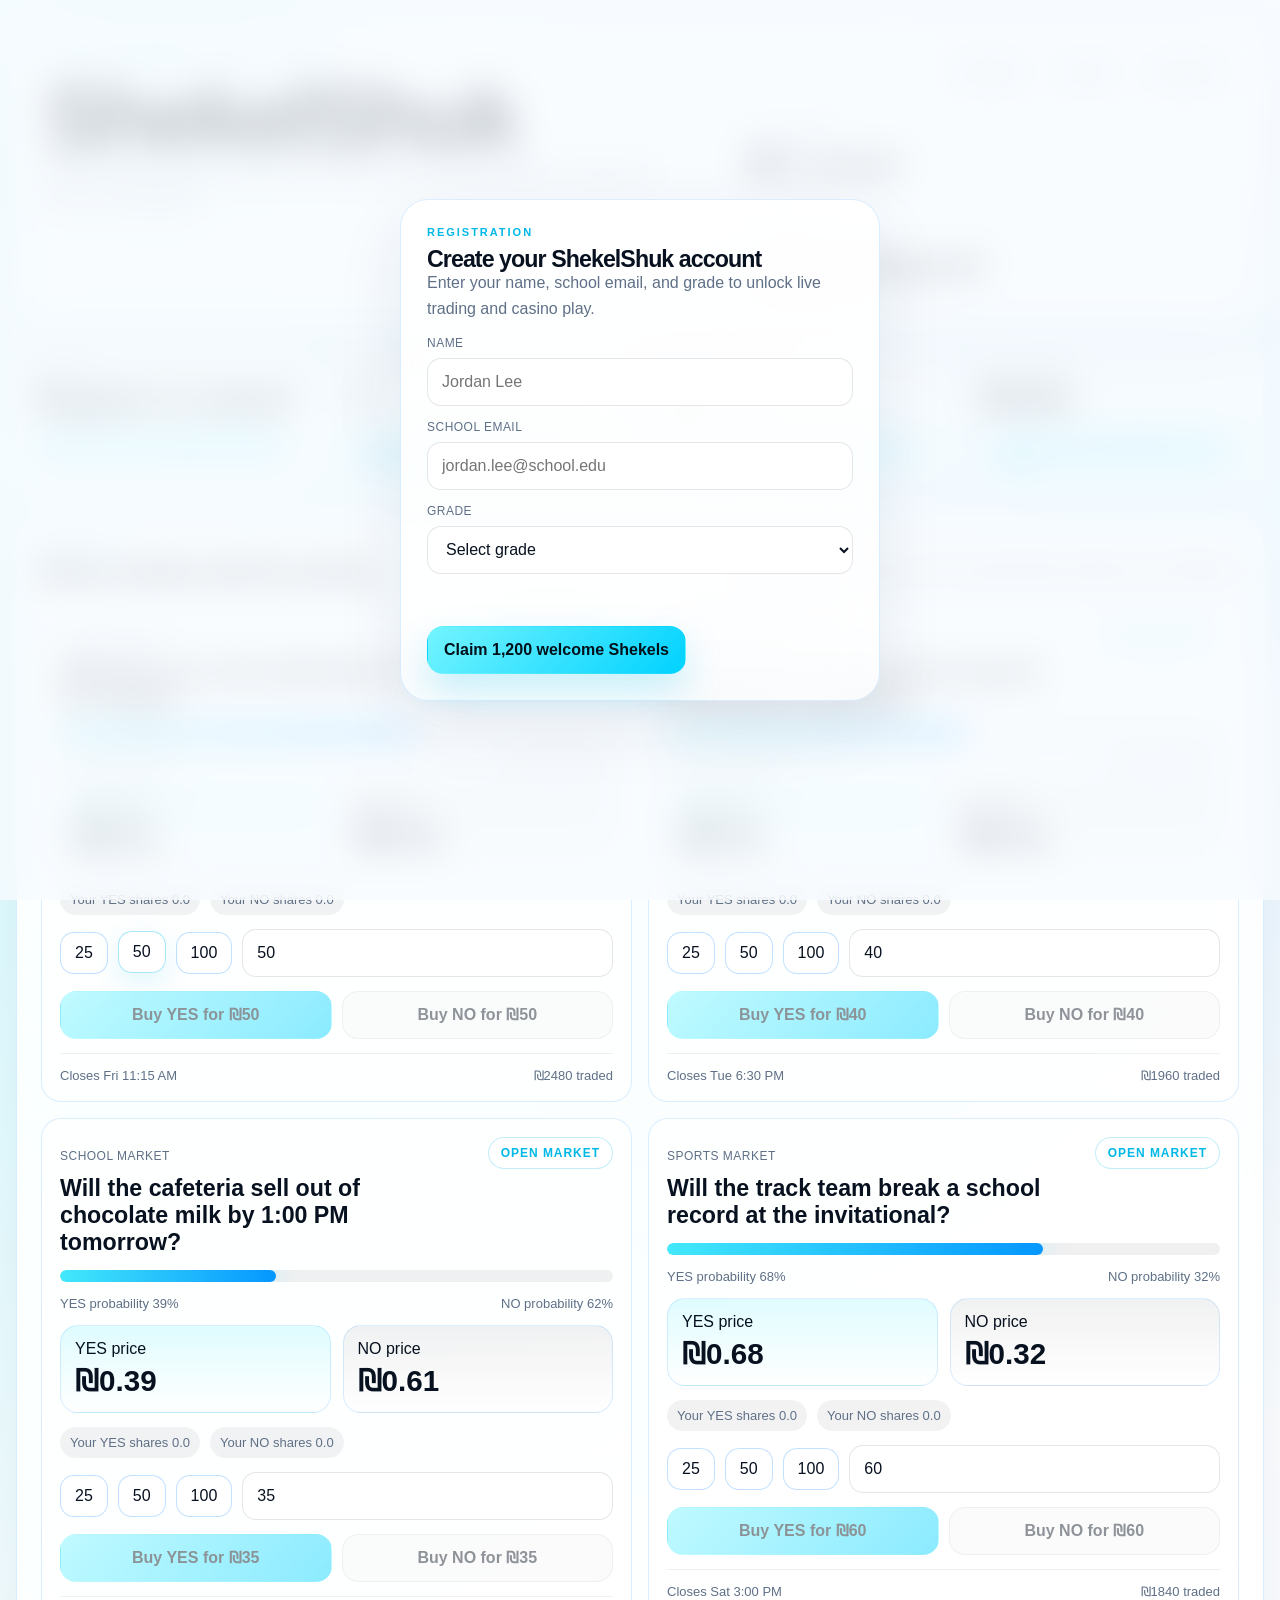
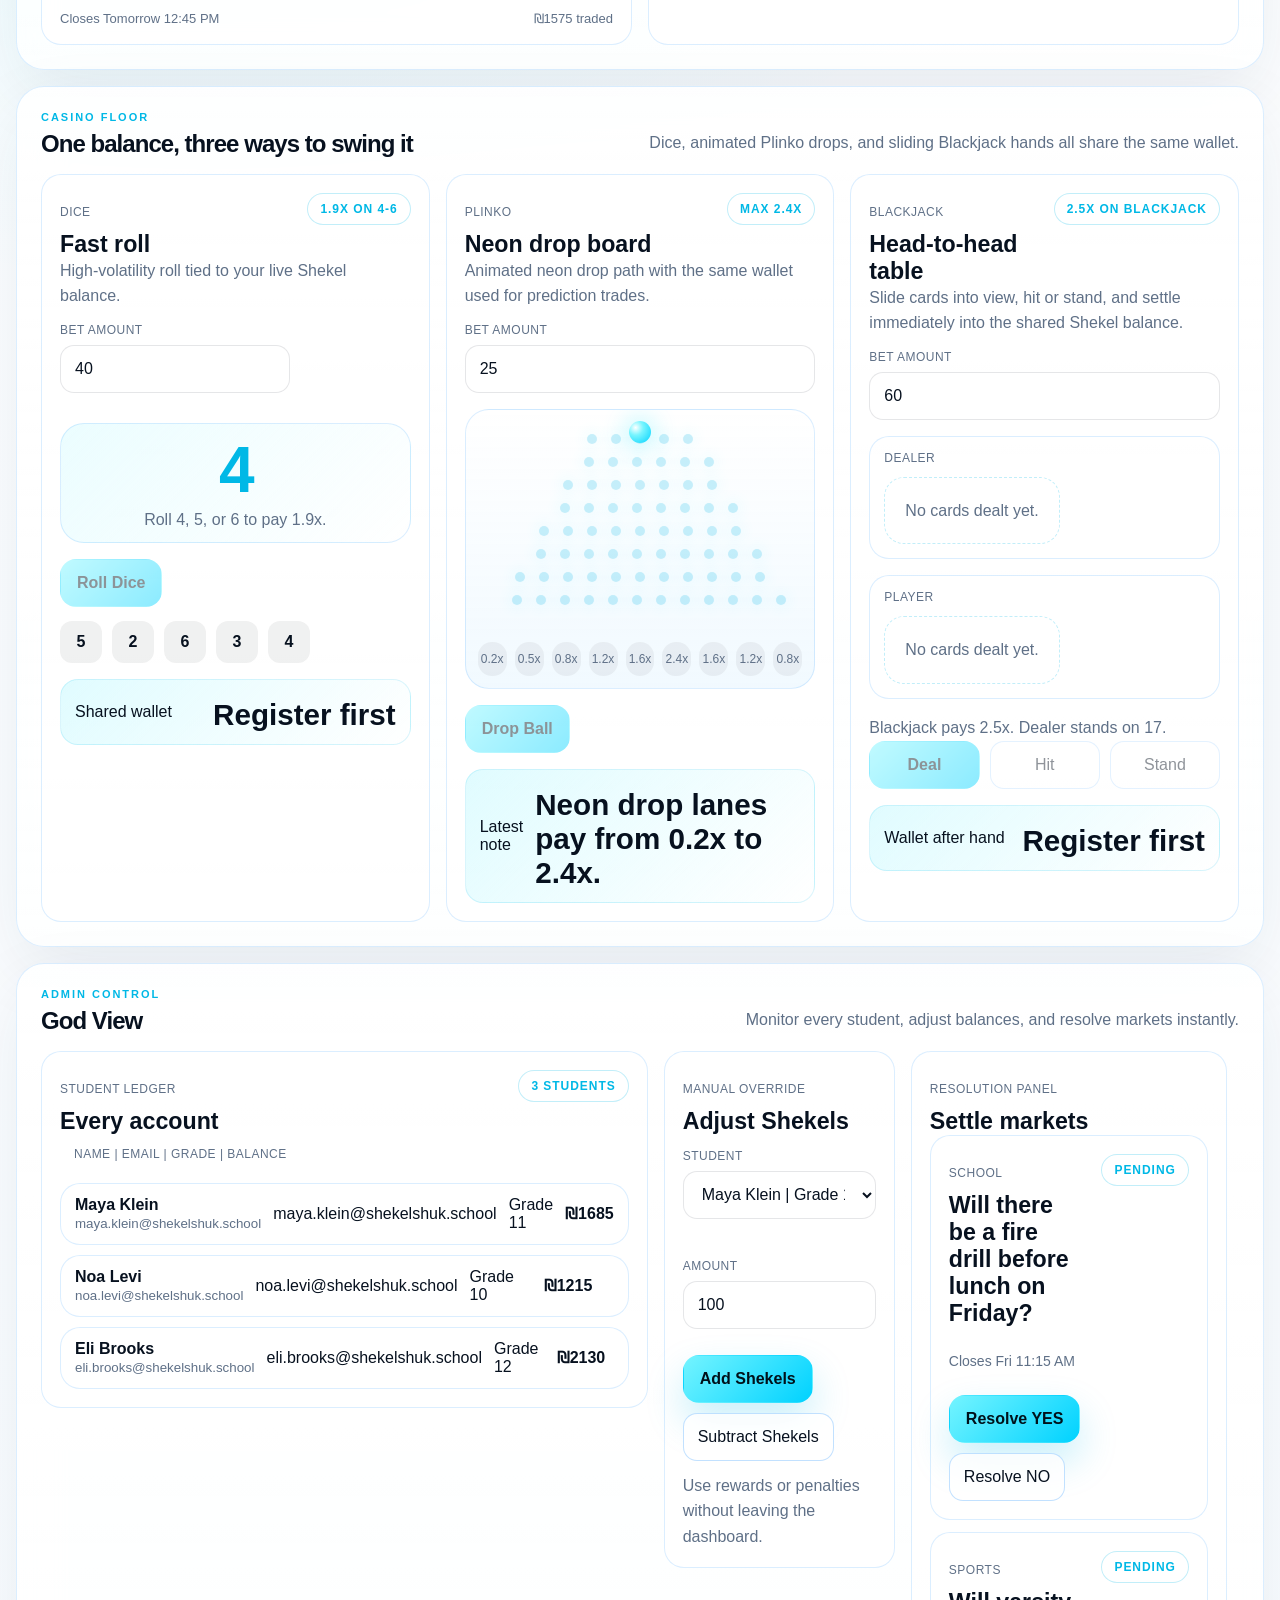
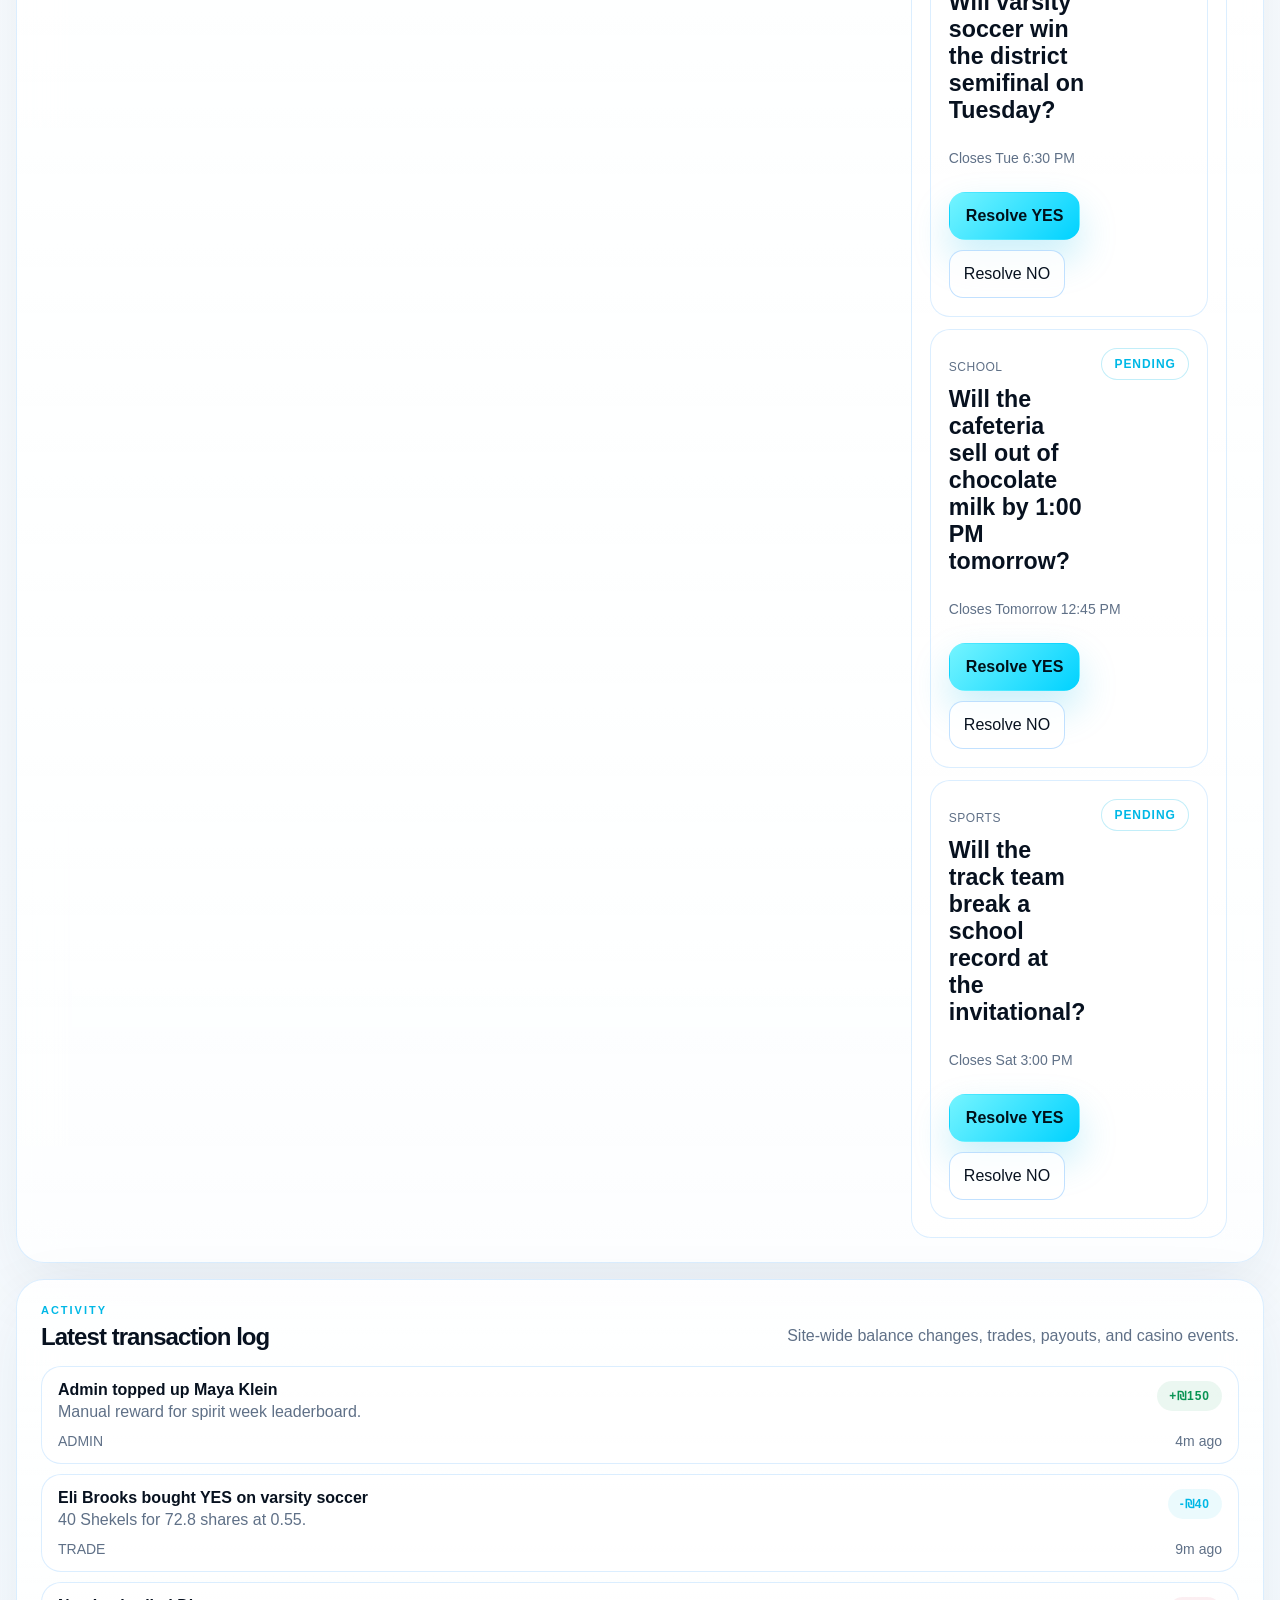
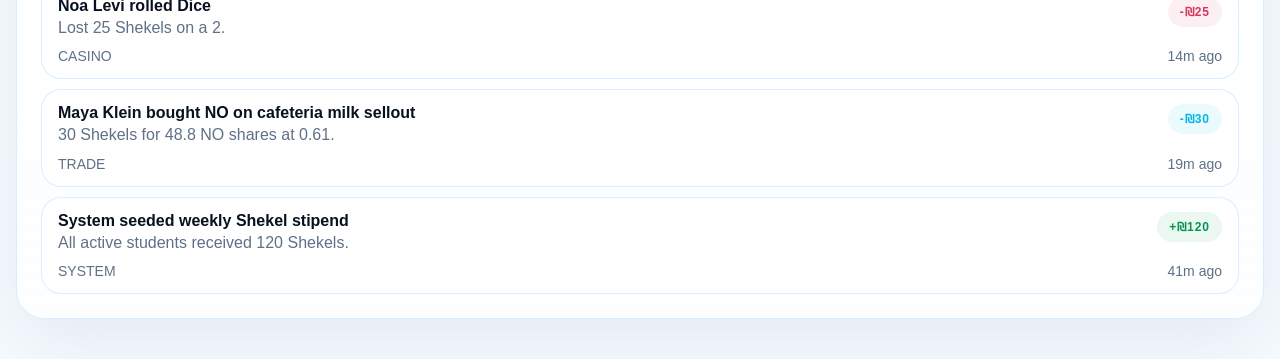
==== index.html @ a07feda1 "Add files via upload" ====
<!doctype html>
<html lang="en">
  <head>
    <meta charset="utf-8" />
    <meta name="viewport" content="width=device-width, initial-scale=1" />
    <title>ShekelShuk</title>
    <link rel="stylesheet" href="styles.css" />
  </head>
  <body>
    <div class="ambient ambient-a"></div>
    <div class="ambient ambient-b"></div>

    <div id="app" class="app-shell">
      <header class="hero glass-card">
        <div class="hero-copy">
          <p class="eyebrow">Prediction Market x Social Casino</p>
          <h1>ShekelShuk</h1>
          <p class="hero-text">
            Trade school and sports outcomes, then swing the same Shekel balance through Dice, Plinko,
            and Blackjack.
          </p>
        </div>

        <div class="hero-actions">
          <nav class="nav-pills" aria-label="Primary">
            <a href="#shukSection">The Shuk</a>
            <a href="#casinoSection">Casino</a>
            <a href="#adminSection">God View</a>
          </nav>

          <div class="hero-stats">
            <div class="stat-chip">
              <span>Live Balance</span>
              <strong id="headerBalance">--</strong>
            </div>
            <div class="stat-chip">
              <span>Logged In</span>
              <strong id="headerUser">Signup Required</strong>
            </div>
          </div>
        </div>
      </header>

      <section id="metricStrip" class="metric-strip"></section>

      <main class="dashboard">
        <section id="shukSection" class="panel glass-card">
          <div class="section-heading">
            <div>
              <p class="section-kicker">The Shuk</p>
              <h2>Binary markets with live pricing</h2>
            </div>
            <p class="section-note">Buy YES or NO shares. Every winning share resolves at 1.00 Shekel.</p>
          </div>
          <div id="marketGrid" class="market-grid"></div>
        </section>

        <section id="casinoSection" class="panel glass-card">
          <div class="section-heading">
            <div>
              <p class="section-kicker">Casino Floor</p>
              <h2>One balance, three ways to swing it</h2>
            </div>
            <p class="section-note">Dice, animated Plinko drops, and sliding Blackjack hands all share the same wallet.</p>
          </div>
          <div id="casinoGrid" class="casino-grid"></div>
        </section>

        <section id="adminSection" class="panel glass-card">
          <div class="section-heading">
            <div>
              <p class="section-kicker">Admin Control</p>
              <h2>God View</h2>
            </div>
            <p class="section-note">Monitor every student, adjust balances, and resolve markets instantly.</p>
          </div>
          <div id="adminGrid" class="admin-grid"></div>
        </section>

        <section class="panel glass-card">
          <div class="section-heading">
            <div>
              <p class="section-kicker">Activity</p>
              <h2>Latest transaction log</h2>
            </div>
            <p class="section-note">Site-wide balance changes, trades, payouts, and casino events.</p>
          </div>
          <div id="transactionLog" class="transaction-log"></div>
        </section>
      </main>
    </div>

    <div id="signupModal" class="signup-modal" aria-hidden="true">
      <div class="signup-backdrop"></div>
      <form id="signupForm" class="signup-card glass-card">
        <p class="section-kicker">Registration</p>
        <h2>Create your ShekelShuk account</h2>
        <p class="signup-copy">Enter your name, school email, and grade to unlock live trading and casino play.</p>

        <label class="field">
          <span>Name</span>
          <input id="signupName" name="name" type="text" placeholder="Jordan Lee" autocomplete="name" required />
        </label>

        <label class="field">
          <span>School Email</span>
          <input
            id="signupEmail"
            name="email"
            type="email"
            placeholder="jordan.lee@school.edu"
            autocomplete="email"
            required
          />
        </label>

        <label class="field">
          <span>Grade</span>
          <select id="signupGrade" name="grade" required>
            <option value="">Select grade</option>
            <option value="9">9</option>
            <option value="10">10</option>
            <option value="11">11</option>
            <option value="12">12</option>
          </select>
        </label>

        <p id="signupMessage" class="form-message" role="status"></p>

        <button type="submit" class="primary-button">Claim 1,200 welcome Shekels</button>
      </form>
    </div>

    <script type="module" src="app.js"></script>
  </body>
</html>
---- styles.css ----
:root {
  --bg: #ffffff;
  --panel: rgba(255, 255, 255, 0.74);
  --panel-strong: rgba(255, 255, 255, 0.9);
  --line: rgba(0, 132, 255, 0.14);
  --line-strong: rgba(0, 132, 255, 0.24);
  --text: #07111f;
  --muted: #5f7087;
  --accent: #00e5ff;
  --accent-strong: #00b8e6;
  --accent-soft: rgba(0, 229, 255, 0.16);
  --good: #099454;
  --bad: #d5375f;
  --warn: #f59f00;
  --shadow: 0 24px 70px rgba(4, 40, 77, 0.08);
  --radius-lg: 28px;
  --radius-md: 20px;
  --radius-sm: 14px;
}

* {
  box-sizing: border-box;
}

html {
  scroll-behavior: smooth;
}

body {
  margin: 0;
  min-height: 100vh;
  color: var(--text);
  font-family: "Avenir Next", "Segoe UI", sans-serif;
  background:
    radial-gradient(circle at 16% 16%, rgba(0, 229, 255, 0.14), transparent 24%),
    radial-gradient(circle at 82% 12%, rgba(0, 149, 255, 0.1), transparent 18%),
    linear-gradient(180deg, #ffffff 0%, #f6fbff 100%);
}

a {
  color: inherit;
  text-decoration: none;
}

button,
input,
select {
  font: inherit;
}

button {
  cursor: pointer;
}

.ambient {
  position: fixed;
  inset: auto;
  width: 34rem;
  height: 34rem;
  border-radius: 50%;
  background: radial-gradient(circle, rgba(0, 229, 255, 0.11) 0%, rgba(0, 229, 255, 0) 68%);
  filter: blur(10px);
  pointer-events: none;
  z-index: 0;
}

.ambient-a {
  top: -10rem;
  left: -6rem;
}

.ambient-b {
  right: -10rem;
  bottom: 10rem;
}

.app-shell {
  position: relative;
  z-index: 1;
  width: min(1440px, calc(100% - 32px));
  margin: 0 auto;
  padding: 24px 0 40px;
}

.glass-card {
  background: linear-gradient(180deg, var(--panel-strong), var(--panel));
  border: 1px solid var(--line);
  border-radius: var(--radius-lg);
  box-shadow: var(--shadow);
  backdrop-filter: blur(22px);
}

.hero {
  display: grid;
  grid-template-columns: 1.3fr 1fr;
  gap: 24px;
  padding: 28px;
  align-items: start;
}

.eyebrow,
.section-kicker {
  margin: 0 0 10px;
  text-transform: uppercase;
  letter-spacing: 0.18em;
  font-size: 11px;
  font-weight: 700;
  color: var(--accent-strong);
}

.hero h1,
.section-heading h2,
.signup-card h2 {
  margin: 0;
  letter-spacing: -0.04em;
  line-height: 0.95;
}

.hero h1 {
  font-size: clamp(3.2rem, 8vw, 5.6rem);
}

.hero-text,
.section-note,
.signup-copy,
.market-meta,
.help-text,
.empty-copy {
  margin: 0;
  color: var(--muted);
  line-height: 1.6;
}

.hero-actions {
  display: grid;
  gap: 18px;
  justify-items: end;
}

.nav-pills {
  display: flex;
  flex-wrap: wrap;
  gap: 10px;
  justify-content: flex-end;
}

.nav-pills a,
.mini-pill {
  border: 1px solid var(--line-strong);
  border-radius: 999px;
  padding: 10px 14px;
  background: rgba(255, 255, 255, 0.68);
  color: var(--muted);
  transition:
    transform 180ms ease,
    border-color 180ms ease,
    color 180ms ease;
}

.nav-pills a:hover,
.mini-pill:hover {
  color: var(--text);
  border-color: rgba(0, 184, 230, 0.36);
  transform: translateY(-1px);
}

.hero-stats {
  display: grid;
  width: 100%;
  gap: 12px;
}

.stat-chip,
.metric-card,
.market-card,
.casino-card,
.admin-card,
.resolution-card,
.log-row,
.student-row {
  border: 1px solid var(--line);
  background: rgba(255, 255, 255, 0.7);
  border-radius: var(--radius-md);
}

.stat-chip {
  padding: 16px 18px;
}

.stat-chip span,
.metric-card span,
.market-topline,
.label,
.field span,
.small-label,
.table-head,
.card-lane span {
  display: block;
  color: var(--muted);
  font-size: 12px;
  letter-spacing: 0.04em;
  text-transform: uppercase;
}

.stat-chip strong,
.metric-card strong,
.market-prices strong,
.bank-pill strong,
.bank-pill span:last-child {
  display: block;
  font-size: clamp(1.2rem, 3vw, 1.85rem);
  margin-top: 6px;
}

.metric-strip {
  display: grid;
  grid-template-columns: repeat(4, minmax(0, 1fr));
  gap: 14px;
  margin: 16px 0;
}

.metric-card {
  padding: 18px;
  min-height: 120px;
}

.metric-card em {
  display: inline-flex;
  margin-top: 12px;
  padding: 7px 10px;
  border-radius: 999px;
  font-style: normal;
  color: var(--accent-strong);
  background: var(--accent-soft);
}

.dashboard {
  display: grid;
  gap: 16px;
}

.panel {
  padding: 24px;
}

.section-heading {
  display: flex;
  justify-content: space-between;
  align-items: end;
  gap: 16px;
  margin-bottom: 18px;
}

.market-grid {
  display: grid;
  grid-template-columns: repeat(2, minmax(0, 1fr));
  gap: 16px;
}

.market-card {
  padding: 18px;
  transition:
    transform 200ms ease,
    box-shadow 200ms ease,
    border-color 200ms ease;
}

.market-card:hover,
.casino-card:hover,
.admin-card:hover,
.resolution-card:hover {
  transform: translateY(-2px);
  border-color: rgba(0, 184, 230, 0.28);
  box-shadow: 0 18px 46px rgba(6, 78, 108, 0.08);
}

.market-head,
.card-head,
.admin-head,
.log-head,
.student-head {
  display: flex;
  justify-content: space-between;
  gap: 16px;
  align-items: start;
}

.market-card h3,
.casino-card h3,
.admin-card h3,
.signup-card h2 {
  font-size: 1.45rem;
}

.market-card h3,
.casino-card h3,
.admin-card h3,
.table-head,
.player-name {
  margin: 0;
}

.status-pill,
.tone-pill {
  border-radius: 999px;
  padding: 8px 12px;
  font-size: 12px;
  font-weight: 700;
  text-transform: uppercase;
  letter-spacing: 0.08em;
  white-space: nowrap;
}

.status-pill {
  background: rgba(255, 255, 255, 0.84);
  border: 1px solid var(--line);
  color: var(--muted);
}

.status-open {
  color: var(--accent-strong);
  border-color: rgba(0, 184, 230, 0.24);
}

.status-yes {
  color: var(--good);
  border-color: rgba(9, 148, 84, 0.18);
}

.status-no {
  color: var(--bad);
  border-color: rgba(213, 55, 95, 0.18);
}

.price-rail {
  position: relative;
  height: 12px;
  border-radius: 999px;
  background: rgba(0, 15, 30, 0.06);
  overflow: hidden;
  margin: 14px 0;
}

.price-fill {
  position: absolute;
  inset: 0 auto 0 0;
  border-radius: inherit;
  background: linear-gradient(90deg, rgba(0, 229, 255, 0.72), rgba(0, 149, 255, 0.98));
  box-shadow: 0 0 24px rgba(0, 229, 255, 0.36);
}

.price-caption {
  display: flex;
  justify-content: space-between;
  gap: 10px;
  color: var(--muted);
  font-size: 13px;
}

.market-prices {
  display: grid;
  grid-template-columns: repeat(2, minmax(0, 1fr));
  gap: 12px;
  margin: 14px 0;
}

.price-box,
.wallet-panel,
.info-block {
  padding: 14px;
  border-radius: 18px;
  border: 1px solid var(--line);
  background: rgba(255, 255, 255, 0.72);
}

.price-box.yes {
  background: linear-gradient(180deg, rgba(0, 229, 255, 0.12), rgba(255, 255, 255, 0.74));
}

.price-box.no {
  background: linear-gradient(180deg, rgba(7, 17, 31, 0.06), rgba(255, 255, 255, 0.74));
}

.position-row,
.bank-row,
.bet-row,
.action-row,
.admin-actions,
.resolution-actions,
.table-row {
  display: flex;
  gap: 10px;
  flex-wrap: wrap;
  align-items: center;
}

.position-row {
  margin: 12px 0;
}

.tag {
  padding: 8px 10px;
  border-radius: 999px;
  background: rgba(7, 17, 31, 0.05);
  color: var(--muted);
  font-size: 13px;
}

.budget-row {
  display: grid;
  grid-template-columns: repeat(3, auto) minmax(0, 1fr);
  gap: 10px;
  align-items: center;
  margin: 14px 0;
}

.budget-chip,
.secondary-button,
.ghost-button,
.trade-button,
.small-button {
  border: 1px solid var(--line-strong);
  border-radius: 14px;
  background: rgba(255, 255, 255, 0.82);
  color: var(--text);
  padding: 11px 14px;
  transition:
    transform 180ms ease,
    border-color 180ms ease,
    box-shadow 180ms ease;
}

.budget-chip.active,
.secondary-button:hover,
.ghost-button:hover,
.small-button:hover,
.trade-button:hover {
  border-color: rgba(0, 184, 230, 0.34);
  box-shadow: 0 10px 28px rgba(0, 184, 230, 0.12);
  transform: translateY(-1px);
}

.primary-button,
.trade-button.yes {
  border: 1px solid transparent;
  color: #00111a;
  background: linear-gradient(135deg, #74f4ff, #00d2ff);
  box-shadow: 0 18px 38px rgba(0, 184, 230, 0.22);
  border-radius: 16px;
  padding: 13px 16px;
  font-weight: 700;
}

.trade-button.no {
  border: 1px solid rgba(7, 17, 31, 0.1);
  background: rgba(7, 17, 31, 0.04);
  border-radius: 16px;
  padding: 13px 16px;
  font-weight: 700;
}

.trade-button,
.primary-button,
.secondary-button,
.ghost-button {
  min-height: 48px;
}

.trade-button[disabled],
.primary-button[disabled],
.secondary-button[disabled],
.ghost-button[disabled],
.small-button[disabled] {
  opacity: 0.45;
  cursor: not-allowed;
  transform: none;
  box-shadow: none;
}

input[type="number"],
input[type="text"],
input[type="email"],
select {
  width: 100%;
  min-height: 48px;
  border: 1px solid rgba(7, 17, 31, 0.1);
  border-radius: 14px;
  background: rgba(255, 255, 255, 0.88);
  padding: 0 14px;
  color: var(--text);
  outline: none;
  transition:
    border-color 180ms ease,
    box-shadow 180ms ease;
}

input:focus,
select:focus {
  border-color: rgba(0, 184, 230, 0.34);
  box-shadow: 0 0 0 4px rgba(0, 229, 255, 0.14);
}

.trade-actions {
  display: grid;
  grid-template-columns: repeat(2, minmax(0, 1fr));
  gap: 10px;
}

.market-footer {
  margin-top: 14px;
  padding-top: 14px;
  border-top: 1px solid rgba(7, 17, 31, 0.06);
  color: var(--muted);
  display: flex;
  justify-content: space-between;
  gap: 12px;
  flex-wrap: wrap;
  font-size: 13px;
}

.casino-grid,
.admin-grid {
  display: grid;
  grid-template-columns: repeat(3, minmax(0, 1fr));
  gap: 16px;
}

.casino-card,
.admin-card,
.resolution-card {
  padding: 18px;
}

.bank-pill {
  display: flex;
  justify-content: space-between;
  gap: 12px;
  align-items: center;
  margin-top: 16px;
  padding: 12px 14px;
  border-radius: 18px;
  border: 1px solid rgba(0, 184, 230, 0.14);
  background: linear-gradient(135deg, rgba(0, 229, 255, 0.12), rgba(255, 255, 255, 0.84));
}

.dice-display {
  display: grid;
  place-items: center;
  min-height: 120px;
  margin: 16px 0;
  border: 1px solid var(--line);
  border-radius: 24px;
  background:
    linear-gradient(135deg, rgba(0, 229, 255, 0.08), rgba(255, 255, 255, 0.84)),
    rgba(255, 255, 255, 0.8);
  text-align: center;
}

.dice-number {
  font-size: 4rem;
  font-weight: 800;
  letter-spacing: -0.05em;
  color: var(--accent-strong);
}

.recent-rolls {
  display: flex;
  gap: 10px;
  flex-wrap: wrap;
  margin-top: 14px;
}

.roll-chip {
  width: 42px;
  height: 42px;
  display: grid;
  place-items: center;
  border-radius: 12px;
  background: rgba(7, 17, 31, 0.06);
  font-weight: 700;
}

.plinko-board {
  position: relative;
  min-height: 280px;
  margin: 16px 0;
  overflow: hidden;
  border-radius: 24px;
  border: 1px solid var(--line);
  background:
    linear-gradient(180deg, rgba(255, 255, 255, 0.82), rgba(240, 249, 255, 0.92)),
    rgba(255, 255, 255, 0.82);
}

.peg-field {
  position: absolute;
  inset: 24px 12px 56px;
}

.peg-row {
  display: flex;
  justify-content: center;
  gap: 14px;
  margin-bottom: 13px;
}

.peg-row.offset {
  padding-left: 18px;
}

.peg {
  width: 10px;
  height: 10px;
  border-radius: 50%;
  background: rgba(0, 184, 230, 0.22);
  box-shadow: 0 0 16px rgba(0, 229, 255, 0.16);
}

.plinko-ball {
  position: absolute;
  width: 22px;
  height: 22px;
  margin-left: -11px;
  margin-top: -11px;
  border-radius: 50%;
  background: radial-gradient(circle at 30% 30%, #ffffff 0%, #78f5ff 35%, #00d2ff 100%);
  box-shadow: 0 0 26px rgba(0, 229, 255, 0.42);
  transition:
    left 150ms ease,
    top 150ms ease;
}

.plinko-slots {
  position: absolute;
  inset: auto 12px 12px;
  display: grid;
  grid-template-columns: repeat(9, minmax(0, 1fr));
  gap: 8px;
}

.slot {
  padding: 10px 0;
  border-radius: 14px;
  text-align: center;
  background: rgba(7, 17, 31, 0.05);
  font-size: 12px;
  color: var(--muted);
}

.slot.active {
  background: rgba(0, 229, 255, 0.18);
  color: var(--accent-strong);
  box-shadow: 0 0 0 1px rgba(0, 184, 230, 0.14) inset;
}

.hands {
  display: grid;
  gap: 16px;
  margin: 16px 0;
}

.card-lane {
  padding: 14px;
  border-radius: 20px;
  border: 1px solid var(--line);
  background: rgba(255, 255, 255, 0.78);
}

.cards {
  display: flex;
  gap: 10px;
  flex-wrap: wrap;
  margin-top: 12px;
}

.play-card {
  width: 68px;
  min-height: 94px;
  padding: 12px 10px;
  border-radius: 18px;
  border: 1px solid rgba(0, 184, 230, 0.16);
  background:
    linear-gradient(180deg, rgba(0, 229, 255, 0.12), rgba(255, 255, 255, 0.98)),
    rgba(255, 255, 255, 0.9);
  font-weight: 700;
  box-shadow: 0 12px 28px rgba(4, 40, 77, 0.08);
  animation: card-in 240ms ease both;
}

.play-card.hidden {
  color: transparent;
  background:
    linear-gradient(135deg, rgba(7, 17, 31, 0.92), rgba(0, 184, 230, 0.66)),
    rgba(7, 17, 31, 0.92);
}

.blackjack-actions {
  display: grid;
  grid-template-columns: repeat(3, minmax(0, 1fr));
  gap: 10px;
}

.admin-grid {
  grid-template-columns: 1.3fr 0.95fr 1.1fr;
  align-items: start;
}

.student-table {
  display: grid;
  gap: 10px;
}

.table-head,
.student-row {
  padding: 12px 14px;
}

.student-row {
  display: grid;
  grid-template-columns: 1.2fr 1.4fr 0.8fr 0.9fr;
  gap: 12px;
  align-items: center;
}

.student-row strong {
  display: block;
  font-size: 1rem;
}

.student-row small {
  color: var(--muted);
}

.admin-form,
.resolution-list {
  display: grid;
  gap: 12px;
}

.resolution-card {
  display: grid;
  gap: 12px;
}

.resolution-copy {
  color: var(--muted);
  font-size: 14px;
}

.transaction-log {
  display: grid;
  gap: 10px;
}

.log-row {
  padding: 14px 16px;
}

.log-head strong {
  font-size: 1rem;
}

.log-meta {
  display: flex;
  justify-content: space-between;
  gap: 12px;
  align-items: center;
  margin-top: 8px;
  color: var(--muted);
  font-size: 14px;
}

.tone-good {
  color: var(--good);
  background: rgba(9, 148, 84, 0.08);
}

.tone-bad {
  color: var(--bad);
  background: rgba(213, 55, 95, 0.08);
}

.tone-neutral {
  color: var(--accent-strong);
  background: rgba(0, 184, 230, 0.08);
}

.signup-modal {
  position: fixed;
  inset: 0;
  display: grid;
  place-items: center;
  z-index: 30;
  pointer-events: none;
  opacity: 0;
  transition: opacity 180ms ease;
}

.signup-modal.open {
  pointer-events: auto;
  opacity: 1;
}

.signup-backdrop {
  position: absolute;
  inset: 0;
  background: rgba(247, 251, 255, 0.75);
  backdrop-filter: blur(18px);
}

.signup-card {
  position: relative;
  width: min(100%, 480px);
  margin: 20px;
  padding: 26px;
}

.field {
  display: grid;
  gap: 8px;
  margin: 14px 0;
}

.form-message {
  min-height: 24px;
  margin: 0 0 14px;
  color: var(--bad);
}

.empty-state {
  padding: 20px;
  border: 1px dashed rgba(0, 184, 230, 0.24);
  border-radius: 20px;
  background: rgba(255, 255, 255, 0.6);
}

@keyframes card-in {
  from {
    opacity: 0;
    transform: translateX(-12px) translateY(8px);
  }

  to {
    opacity: 1;
    transform: translateX(0) translateY(0);
  }
}

@media (max-width: 1180px) {
  .hero,
  .casino-grid,
  .admin-grid,
  .market-grid,
  .metric-strip {
    grid-template-columns: 1fr;
  }

  .hero-actions {
    justify-items: start;
  }

  .nav-pills {
    justify-content: flex-start;
  }

  .section-heading {
    align-items: start;
    flex-direction: column;
  }
}

@media (max-width: 760px) {
  .app-shell {
    width: min(100% - 20px, 1440px);
    padding-top: 12px;
  }

  .hero,
  .panel,
  .signup-card {
    padding: 18px;
  }

  .budget-row,
  .trade-actions,
  .blackjack-actions,
  .student-row {
    grid-template-columns: 1fr;
  }

  .student-row {
    display: grid;
  }

  .market-footer,
  .log-meta,
  .market-head,
  .card-head,
  .admin-head,
  .log-head {
    flex-direction: column;
    align-items: start;
  }

  .hero h1 {
    font-size: 3rem;
  }
}
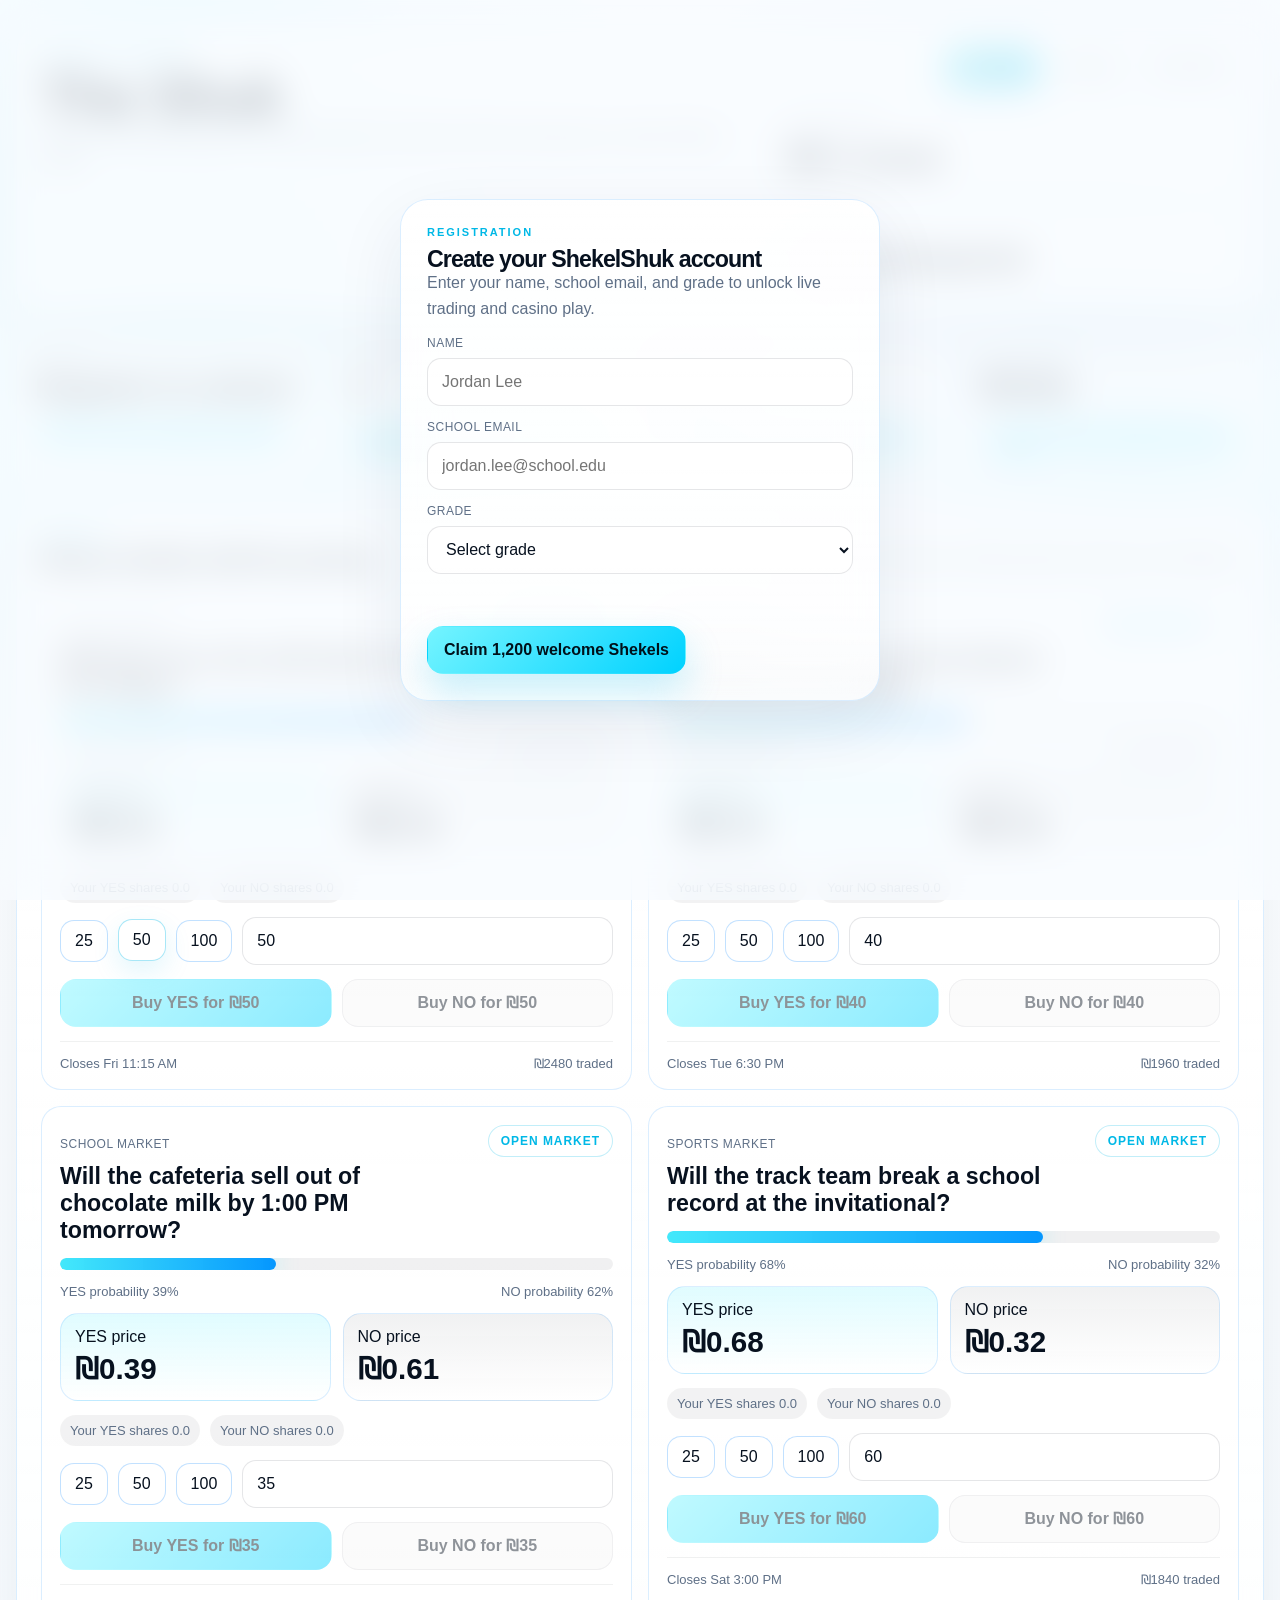
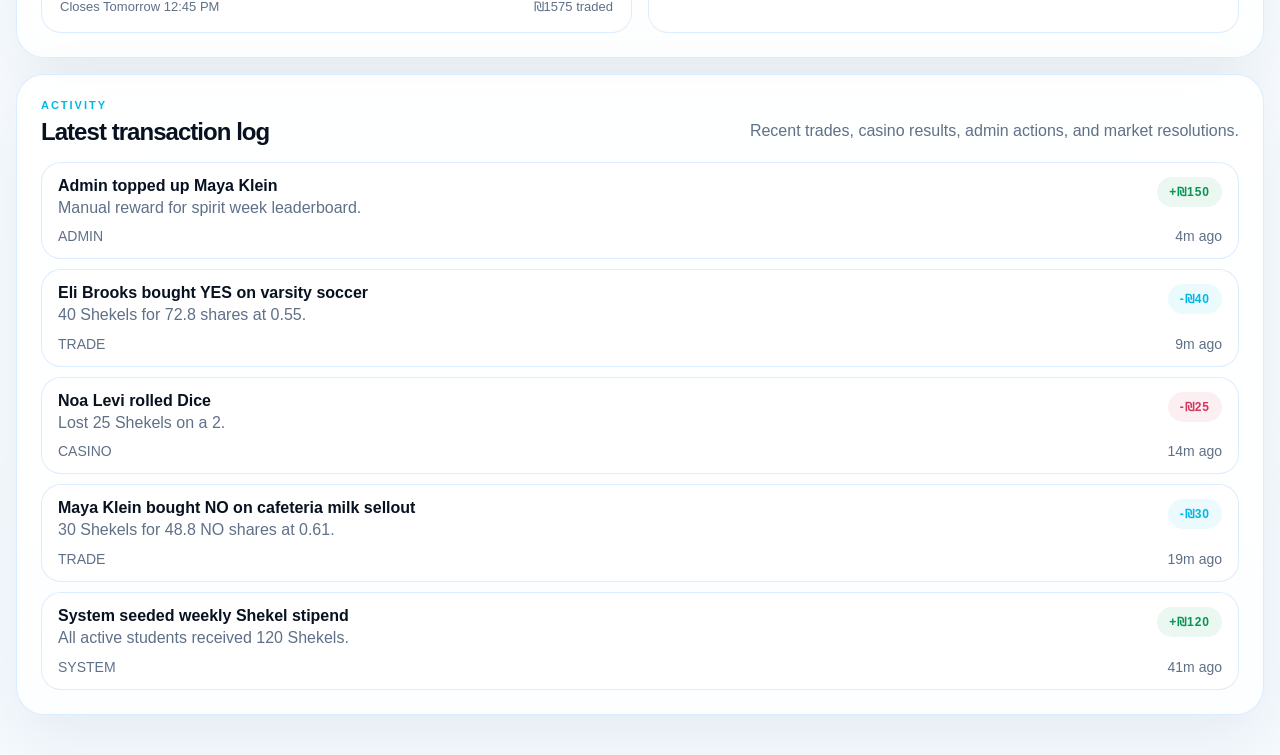
==== commit 5839c0bd: "Add files via upload" ====
--- a/index.html
+++ b/index.html
@@ -3,29 +3,29 @@
   <head>
     <meta charset="utf-8" />
     <meta name="viewport" content="width=device-width, initial-scale=1" />
-    <title>ShekelShuk</title>
+    <title>ShekelShuk | The Shuk</title>
     <link rel="stylesheet" href="styles.css" />
   </head>
-  <body>
+  <body data-page="shuk">
     <div class="ambient ambient-a"></div>
     <div class="ambient ambient-b"></div>
 
     <div id="app" class="app-shell">
-      <header class="hero glass-card">
+      <header class="hero page-hero glass-card">
         <div class="hero-copy">
-          <p class="eyebrow">Prediction Market x Social Casino</p>
-          <h1>ShekelShuk</h1>
+          <p class="eyebrow">Prediction Market</p>
+          <h1>The Shuk</h1>
           <p class="hero-text">
-            Trade school and sports outcomes, then swing the same Shekel balance through Dice, Plinko,
-            and Blackjack.
+            Trade YES and NO shares on school and sports outcomes with live pricing and a shared Shekel
+            wallet.
           </p>
         </div>
 
         <div class="hero-actions">
-          <nav class="nav-pills" aria-label="Primary">
-            <a href="#shukSection">The Shuk</a>
-            <a href="#casinoSection">Casino</a>
-            <a href="#adminSection">God View</a>
+          <nav class="nav-pills site-nav" aria-label="Primary">
+            <a href="index.html" class="active" aria-current="page">The Shuk</a>
+            <a href="casino.html">Casino</a>
+            <a href="admin.html">God View</a>
           </nav>
 
           <div class="hero-stats">
@@ -43,38 +43,16 @@
 
       <section id="metricStrip" class="metric-strip"></section>
 
-      <main class="dashboard">
-        <section id="shukSection" class="panel glass-card">
+      <main class="page-stack">
+        <section class="panel glass-card">
           <div class="section-heading">
             <div>
-              <p class="section-kicker">The Shuk</p>
+              <p class="section-kicker">Markets</p>
               <h2>Binary markets with live pricing</h2>
             </div>
-            <p class="section-note">Buy YES or NO shares. Every winning share resolves at 1.00 Shekel.</p>
+            <p class="section-note">Buy YES or NO shares. Winning shares resolve at 1.00 Shekel.</p>
           </div>
           <div id="marketGrid" class="market-grid"></div>
-        </section>
-
-        <section id="casinoSection" class="panel glass-card">
-          <div class="section-heading">
-            <div>
-              <p class="section-kicker">Casino Floor</p>
-              <h2>One balance, three ways to swing it</h2>
-            </div>
-            <p class="section-note">Dice, animated Plinko drops, and sliding Blackjack hands all share the same wallet.</p>
-          </div>
-          <div id="casinoGrid" class="casino-grid"></div>
-        </section>
-
-        <section id="adminSection" class="panel glass-card">
-          <div class="section-heading">
-            <div>
-              <p class="section-kicker">Admin Control</p>
-              <h2>God View</h2>
-            </div>
-            <p class="section-note">Monitor every student, adjust balances, and resolve markets instantly.</p>
-          </div>
-          <div id="adminGrid" class="admin-grid"></div>
         </section>
 
         <section class="panel glass-card">
@@ -83,7 +61,7 @@
               <p class="section-kicker">Activity</p>
               <h2>Latest transaction log</h2>
             </div>
-            <p class="section-note">Site-wide balance changes, trades, payouts, and casino events.</p>
+            <p class="section-note">Recent trades, casino results, admin actions, and market resolutions.</p>
           </div>
           <div id="transactionLog" class="transaction-log"></div>
         </section>
--- a/styles.css
+++ b/styles.css
@@ -98,6 +98,11 @@
   align-items: start;
 }
 
+.page-hero {
+  grid-template-columns: minmax(0, 1.2fr) minmax(320px, 0.8fr);
+  padding: 22px 24px;
+}
+
 .eyebrow,
 .section-kicker {
   margin: 0 0 10px;
@@ -118,6 +123,10 @@
 
 .hero h1 {
   font-size: clamp(3.2rem, 8vw, 5.6rem);
+}
+
+.page-hero h1 {
+  font-size: clamp(2.2rem, 5vw, 3.6rem);
 }
 
 .hero-text,
@@ -162,6 +171,13 @@
   color: var(--text);
   border-color: rgba(0, 184, 230, 0.36);
   transform: translateY(-1px);
+}
+
+.site-nav a.active {
+  color: #041723;
+  border-color: rgba(0, 184, 230, 0.32);
+  background: linear-gradient(135deg, rgba(116, 244, 255, 0.92), rgba(0, 210, 255, 0.88));
+  box-shadow: 0 12px 24px rgba(0, 184, 230, 0.16);
 }
 
 .hero-stats {
@@ -235,6 +251,11 @@
 }
 
 .dashboard {
+  display: grid;
+  gap: 16px;
+}
+
+.page-stack {
   display: grid;
   gap: 16px;
 }
@@ -531,6 +552,51 @@
   padding: 18px;
 }
 
+.casino-card {
+  position: relative;
+  overflow: hidden;
+  display: grid;
+  align-content: start;
+  gap: 14px;
+  min-height: 100%;
+  padding: 22px 20px;
+  background:
+    radial-gradient(circle at top left, rgba(0, 229, 255, 0.16), transparent 34%),
+    linear-gradient(180deg, rgba(255, 255, 255, 0.96), rgba(246, 251, 255, 0.92));
+}
+
+.casino-card::before {
+  content: "";
+  position: absolute;
+  inset: 0;
+  border-radius: inherit;
+  background: linear-gradient(135deg, rgba(255, 255, 255, 0.48), rgba(255, 255, 255, 0));
+  pointer-events: none;
+}
+
+.casino-card > * {
+  position: relative;
+  z-index: 1;
+}
+
+.dice-card {
+  background:
+    radial-gradient(circle at 12% 8%, rgba(0, 229, 255, 0.2), transparent 28%),
+    linear-gradient(180deg, rgba(255, 255, 255, 0.98), rgba(244, 251, 255, 0.92));
+}
+
+.plinko-card {
+  background:
+    radial-gradient(circle at 50% -12%, rgba(0, 184, 230, 0.18), transparent 34%),
+    linear-gradient(180deg, rgba(255, 255, 255, 0.98), rgba(243, 249, 255, 0.92));
+}
+
+.blackjack-card {
+  background:
+    radial-gradient(circle at 85% 0%, rgba(0, 229, 255, 0.18), transparent 28%),
+    linear-gradient(180deg, rgba(255, 255, 255, 0.98), rgba(243, 248, 255, 0.94));
+}
+
 .bank-pill {
   display: flex;
   justify-content: space-between;
@@ -543,23 +609,87 @@
   background: linear-gradient(135deg, rgba(0, 229, 255, 0.12), rgba(255, 255, 255, 0.84));
 }
 
-.dice-display {
+.note-pill {
+  align-items: start;
+}
+
+.note-pill strong {
+  font-size: 1.05rem;
+  line-height: 1.35;
+}
+
+.casino-stage {
+  position: relative;
+  overflow: hidden;
+  border-radius: 26px;
+  border: 1px solid rgba(0, 184, 230, 0.12);
+  background:
+    linear-gradient(180deg, rgba(242, 249, 255, 0.96), rgba(255, 255, 255, 0.86)),
+    rgba(255, 255, 255, 0.86);
+  box-shadow:
+    inset 0 1px 0 rgba(255, 255, 255, 0.78),
+    inset 0 -20px 44px rgba(0, 101, 148, 0.08);
+}
+
+.stage-copy {
+  margin: 0;
+  color: var(--muted);
+  font-size: 14px;
+  line-height: 1.5;
+}
+
+.dice-stage {
+  min-height: 188px;
+}
+
+.dice-stage::before,
+.dice-stage::after {
+  content: "";
+  position: absolute;
+  border-radius: 50%;
+  pointer-events: none;
+}
+
+.dice-stage::before {
+  width: 220px;
+  height: 220px;
+  top: -130px;
+  left: -40px;
+  background: radial-gradient(circle, rgba(0, 229, 255, 0.18) 0%, rgba(0, 229, 255, 0) 72%);
+}
+
+.dice-stage::after {
+  width: 160px;
+  height: 160px;
+  right: -30px;
+  bottom: -60px;
+  background: radial-gradient(circle, rgba(0, 149, 255, 0.14) 0%, rgba(0, 149, 255, 0) 68%);
+}
+
+.dice-core {
+  position: relative;
   display: grid;
   place-items: center;
-  min-height: 120px;
-  margin: 16px 0;
-  border: 1px solid var(--line);
-  border-radius: 24px;
-  background:
-    linear-gradient(135deg, rgba(0, 229, 255, 0.08), rgba(255, 255, 255, 0.84)),
-    rgba(255, 255, 255, 0.8);
+  min-height: 188px;
+  padding: 28px 22px 24px;
   text-align: center;
 }
 
 .dice-number {
-  font-size: 4rem;
+  font-size: 5.5rem;
   font-weight: 800;
   letter-spacing: -0.05em;
+  color: var(--accent-strong);
+  line-height: 0.9;
+  text-shadow: 0 0 30px rgba(0, 229, 255, 0.22);
+  will-change: transform, filter;
+}
+
+.dice-stage.is-rolling .dice-number {
+  animation: dice-pulse 180ms linear infinite;
+}
+
+.dice-stage.is-rolling .stage-copy {
   color: var(--accent-strong);
 }
 
@@ -578,92 +708,173 @@
   border-radius: 12px;
   background: rgba(7, 17, 31, 0.06);
   font-weight: 700;
+  transition:
+    transform 180ms ease,
+    background 180ms ease,
+    box-shadow 180ms ease;
+}
+
+.roll-chip.latest {
+  transform: translateY(-2px);
+  background: linear-gradient(135deg, rgba(116, 244, 255, 0.9), rgba(0, 210, 255, 0.92));
+  box-shadow: 0 12px 22px rgba(0, 184, 230, 0.18);
 }
 
 .plinko-board {
   position: relative;
-  min-height: 280px;
+  min-height: 332px;
   margin: 16px 0;
   overflow: hidden;
   border-radius: 24px;
   border: 1px solid var(--line);
   background:
-    linear-gradient(180deg, rgba(255, 255, 255, 0.82), rgba(240, 249, 255, 0.92)),
+    radial-gradient(circle at 50% 0%, rgba(0, 229, 255, 0.2), transparent 28%),
+    linear-gradient(180deg, rgba(244, 250, 255, 0.98), rgba(236, 246, 255, 0.92)),
     rgba(255, 255, 255, 0.82);
+  box-shadow:
+    inset 0 1px 0 rgba(255, 255, 255, 0.9),
+    inset 0 -28px 40px rgba(0, 101, 148, 0.08);
+}
+
+.plinko-board::before {
+  content: "";
+  position: absolute;
+  inset: 0;
+  background:
+    linear-gradient(180deg, rgba(255, 255, 255, 0.4), rgba(255, 255, 255, 0) 30%),
+    repeating-linear-gradient(
+      90deg,
+      rgba(255, 255, 255, 0) 0,
+      rgba(255, 255, 255, 0) 32px,
+      rgba(0, 184, 230, 0.035) 32px,
+      rgba(0, 184, 230, 0.035) 33px
+    );
+  pointer-events: none;
+}
+
+.plinko-board.is-dropping {
+  box-shadow:
+    inset 0 1px 0 rgba(255, 255, 255, 0.9),
+    inset 0 -28px 40px rgba(0, 101, 148, 0.08),
+    0 18px 34px rgba(0, 184, 230, 0.12);
 }
 
 .peg-field {
   position: absolute;
-  inset: 24px 12px 56px;
+  inset: 28px 18px 64px;
 }
 
 .peg-row {
   display: flex;
   justify-content: center;
-  gap: 14px;
+  gap: 16px;
   margin-bottom: 13px;
 }
 
 .peg-row.offset {
-  padding-left: 18px;
+  padding-left: 20px;
 }
 
 .peg {
   width: 10px;
   height: 10px;
   border-radius: 50%;
-  background: rgba(0, 184, 230, 0.22);
-  box-shadow: 0 0 16px rgba(0, 229, 255, 0.16);
+  background: rgba(0, 184, 230, 0.18);
+  box-shadow: 0 0 18px rgba(0, 229, 255, 0.22);
 }
 
 .plinko-ball {
   position: absolute;
-  width: 22px;
-  height: 22px;
-  margin-left: -11px;
-  margin-top: -11px;
+  width: 24px;
+  height: 24px;
   border-radius: 50%;
   background: radial-gradient(circle at 30% 30%, #ffffff 0%, #78f5ff 35%, #00d2ff 100%);
-  box-shadow: 0 0 26px rgba(0, 229, 255, 0.42);
-  transition:
-    left 150ms ease,
-    top 150ms ease;
+  box-shadow:
+    0 0 26px rgba(0, 229, 255, 0.42),
+    0 0 48px rgba(0, 184, 230, 0.22);
+  transform: translate(-50%, -50%);
+  will-change: left, top, transform;
+}
+
+.plinko-ball.is-live {
+  animation: ball-breathe 420ms ease-in-out infinite;
 }
 
 .plinko-slots {
   position: absolute;
-  inset: auto 12px 12px;
+  inset: auto 12px 14px;
   display: grid;
   grid-template-columns: repeat(9, minmax(0, 1fr));
   gap: 8px;
 }
 
 .slot {
-  padding: 10px 0;
+  padding: 11px 0;
   border-radius: 14px;
   text-align: center;
-  background: rgba(7, 17, 31, 0.05);
+  background: rgba(255, 255, 255, 0.64);
+  border: 1px solid rgba(7, 17, 31, 0.04);
   font-size: 12px;
   color: var(--muted);
+  transition:
+    transform 180ms ease,
+    box-shadow 180ms ease,
+    background 180ms ease,
+    color 180ms ease;
 }
 
 .slot.active {
-  background: rgba(0, 229, 255, 0.18);
-  color: var(--accent-strong);
-  box-shadow: 0 0 0 1px rgba(0, 184, 230, 0.14) inset;
+  transform: translateY(-2px);
+  background: linear-gradient(135deg, rgba(116, 244, 255, 0.92), rgba(0, 210, 255, 0.9));
+  color: #052032;
+  box-shadow:
+    0 14px 26px rgba(0, 184, 230, 0.18),
+    0 0 0 1px rgba(0, 184, 230, 0.12) inset;
+}
+
+.slot.glow {
+  transform: translateY(-1px);
+  background: rgba(116, 244, 255, 0.5);
+  box-shadow: 0 0 0 1px rgba(0, 184, 230, 0.1) inset;
 }
 
 .hands {
   display: grid;
   gap: 16px;
   margin: 16px 0;
+}
+
+.table-stage {
+  gap: 14px;
 }
 
 .card-lane {
   padding: 14px;
   border-radius: 20px;
-  border: 1px solid var(--line);
-  background: rgba(255, 255, 255, 0.78);
+  border: 1px solid rgba(0, 184, 230, 0.14);
+  background:
+    radial-gradient(circle at top left, rgba(0, 229, 255, 0.12), transparent 24%),
+    linear-gradient(180deg, rgba(8, 35, 54, 0.96), rgba(19, 62, 83, 0.92));
+  box-shadow:
+    inset 0 1px 0 rgba(255, 255, 255, 0.08),
+    0 18px 34px rgba(0, 46, 74, 0.12);
+}
+
+.lane-head {
+  display: flex;
+  justify-content: space-between;
+  gap: 12px;
+  align-items: center;
+}
+
+.lane-head span {
+  color: rgba(223, 251, 255, 0.72);
+}
+
+.hand-total {
+  color: #8aefff;
+  font-size: 1rem;
+  letter-spacing: 0.02em;
 }
 
 .cards {
@@ -674,24 +885,66 @@
 }
 
 .play-card {
-  width: 68px;
-  min-height: 94px;
-  padding: 12px 10px;
+  width: 74px;
+  min-height: 106px;
+  padding: 12px 12px 10px;
   border-radius: 18px;
-  border: 1px solid rgba(0, 184, 230, 0.16);
+  border: 1px solid rgba(255, 255, 255, 0.74);
   background:
-    linear-gradient(180deg, rgba(0, 229, 255, 0.12), rgba(255, 255, 255, 0.98)),
-    rgba(255, 255, 255, 0.9);
+    linear-gradient(180deg, rgba(255, 255, 255, 1), rgba(235, 248, 255, 0.98)),
+    rgba(255, 255, 255, 0.96);
+  color: var(--text);
   font-weight: 700;
-  box-shadow: 0 12px 28px rgba(4, 40, 77, 0.08);
-  animation: card-in 240ms ease both;
+  box-shadow:
+    0 14px 26px rgba(1, 29, 48, 0.18),
+    inset 0 1px 0 rgba(255, 255, 255, 0.78);
+  animation: card-in 320ms cubic-bezier(0.22, 1, 0.36, 1) both;
+  display: flex;
+  flex-direction: column;
+  justify-content: space-between;
+  transform-origin: center bottom;
+}
+
+.play-card:nth-child(odd) {
+  transform: rotate(-1.2deg);
+}
+
+.play-card:nth-child(even) {
+  transform: rotate(1.4deg);
+}
+
+.card-rank {
+  font-size: 1.45rem;
+  line-height: 1;
+  color: var(--text);
+}
+
+.card-suit {
+  font-size: 0.8rem;
+  letter-spacing: 0.14em;
+  text-transform: uppercase;
+  color: var(--accent-strong);
 }
 
 .play-card.hidden {
-  color: transparent;
   background:
-    linear-gradient(135deg, rgba(7, 17, 31, 0.92), rgba(0, 184, 230, 0.66)),
+    linear-gradient(135deg, rgba(7, 17, 31, 0.92), rgba(0, 184, 230, 0.68)),
     rgba(7, 17, 31, 0.92);
+  border-color: rgba(138, 239, 255, 0.14);
+  color: #dffbff;
+}
+
+.play-card.hidden .card-suit {
+  color: rgba(223, 251, 255, 0.78);
+}
+
+.card-lane .empty-state {
+  border-color: rgba(138, 239, 255, 0.16);
+  background: rgba(255, 255, 255, 0.08);
+}
+
+.card-lane .empty-copy {
+  color: rgba(223, 251, 255, 0.72);
 }
 
 .blackjack-actions {
@@ -837,12 +1090,49 @@
 @keyframes card-in {
   from {
     opacity: 0;
-    transform: translateX(-12px) translateY(8px);
+    transform: translateX(-10px) translateY(18px) rotate(-4deg);
   }
 
   to {
     opacity: 1;
-    transform: translateX(0) translateY(0);
+    transform: translateX(0) translateY(0) rotate(0deg);
+  }
+}
+
+@keyframes dice-pulse {
+  0% {
+    transform: translateY(0) scale(1);
+    filter: blur(0);
+  }
+
+  50% {
+    transform: translateY(-3px) scale(1.06);
+    filter: blur(1.4px);
+  }
+
+  100% {
+    transform: translateY(0) scale(1);
+    filter: blur(0);
+  }
+}
+
+@keyframes ball-breathe {
+  0% {
+    box-shadow:
+      0 0 26px rgba(0, 229, 255, 0.42),
+      0 0 48px rgba(0, 184, 230, 0.22);
+  }
+
+  50% {
+    box-shadow:
+      0 0 34px rgba(0, 229, 255, 0.58),
+      0 0 66px rgba(0, 184, 230, 0.28);
+  }
+
+  100% {
+    box-shadow:
+      0 0 26px rgba(0, 229, 255, 0.42),
+      0 0 48px rgba(0, 184, 230, 0.22);
   }
 }
 
@@ -852,6 +1142,10 @@
   .admin-grid,
   .market-grid,
   .metric-strip {
+    grid-template-columns: 1fr;
+  }
+
+  .page-hero {
     grid-template-columns: 1fr;
   }
 
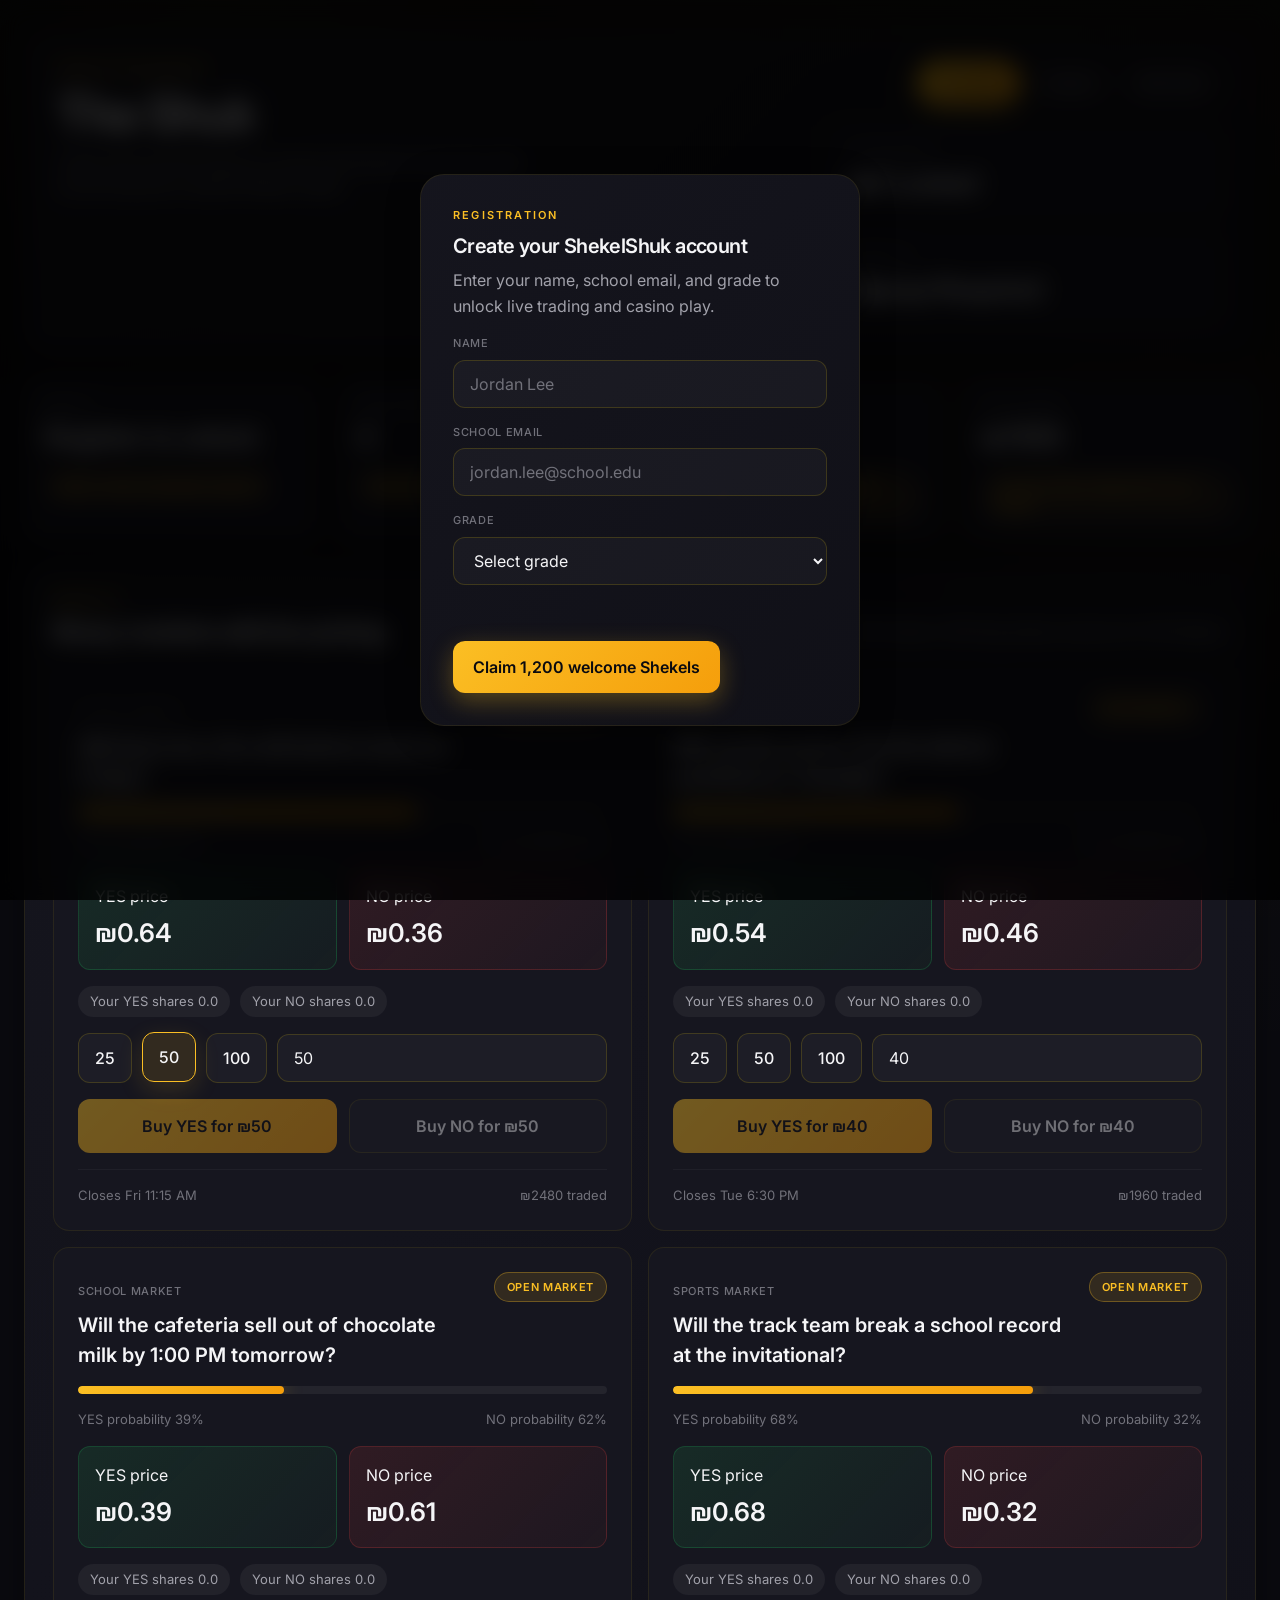
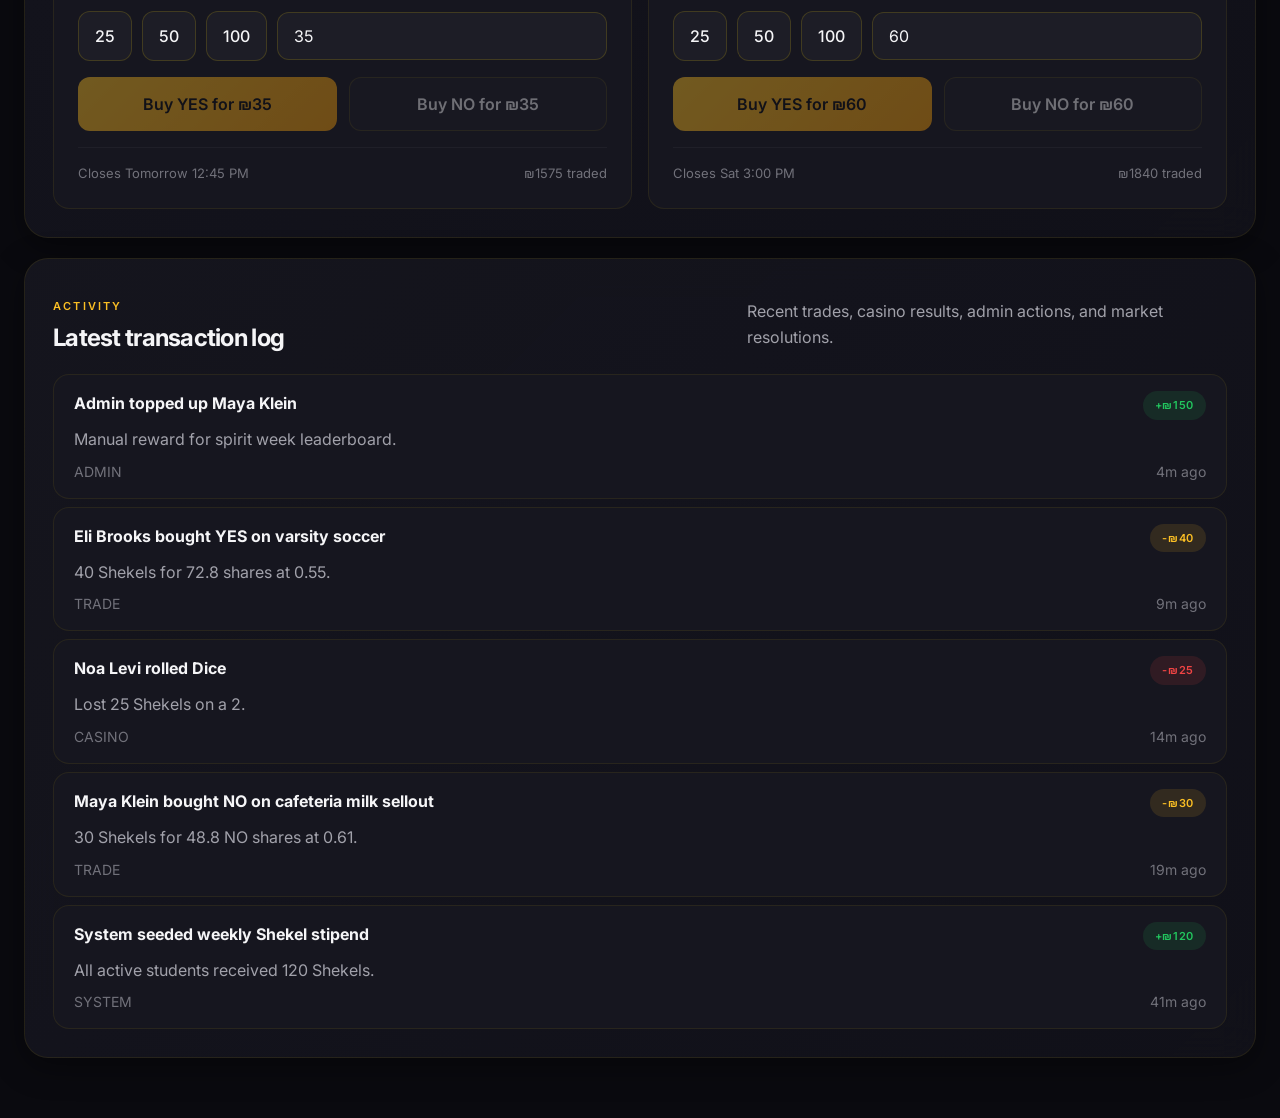
==== commit f79b042a: "feat: update theme colors and fonts for ShekelShuk site" ====
--- a/index.html
+++ b/index.html
@@ -3,7 +3,11 @@
   <head>
     <meta charset="utf-8" />
     <meta name="viewport" content="width=device-width, initial-scale=1" />
+    <meta name="theme-color" content="#0a0a0f" />
     <title>ShekelShuk | The Shuk</title>
+    <link rel="preconnect" href="https://fonts.googleapis.com">
+    <link rel="preconnect" href="https://fonts.gstatic.com" crossorigin>
+    <link href="https://fonts.googleapis.com/css2?family=Inter:wght@400;500;600;700;800&display=swap" rel="stylesheet">
     <link rel="stylesheet" href="styles.css" />
   </head>
   <body data-page="shuk">
--- a/styles.css
+++ b/styles.css
@@ -1,21 +1,48 @@
+/* ===================================================
+   ShekelShuk - Premium Dark Trading & Casino Theme
+   =================================================== */
+
 :root {
-  --bg: #ffffff;
-  --panel: rgba(255, 255, 255, 0.74);
-  --panel-strong: rgba(255, 255, 255, 0.9);
-  --line: rgba(0, 132, 255, 0.14);
-  --line-strong: rgba(0, 132, 255, 0.24);
-  --text: #07111f;
-  --muted: #5f7087;
-  --accent: #00e5ff;
-  --accent-strong: #00b8e6;
-  --accent-soft: rgba(0, 229, 255, 0.16);
-  --good: #099454;
-  --bad: #d5375f;
-  --warn: #f59f00;
-  --shadow: 0 24px 70px rgba(4, 40, 77, 0.08);
-  --radius-lg: 28px;
-  --radius-md: 20px;
-  --radius-sm: 14px;
+  /* Core palette - Dark with gold accents */
+  --bg: #0a0a0f;
+  --bg-elevated: #12121a;
+  --bg-card: #16161f;
+  --bg-card-hover: #1c1c28;
+  
+  /* Borders & Lines */
+  --line: rgba(255, 215, 0, 0.08);
+  --line-strong: rgba(255, 215, 0, 0.16);
+  --line-subtle: rgba(255, 255, 255, 0.04);
+  
+  /* Text colors */
+  --text: #f5f5f7;
+  --text-secondary: #a1a1aa;
+  --text-muted: #71717a;
+  
+  /* Accent - Gold/Amber */
+  --accent: #fbbf24;
+  --accent-strong: #f59e0b;
+  --accent-soft: rgba(251, 191, 36, 0.12);
+  --accent-glow: rgba(251, 191, 36, 0.3);
+  
+  /* Status colors */
+  --good: #22c55e;
+  --good-soft: rgba(34, 197, 94, 0.12);
+  --bad: #ef4444;
+  --bad-soft: rgba(239, 68, 68, 0.12);
+  --warn: #f59e0b;
+  
+  /* Shadows & Effects */
+  --shadow-sm: 0 2px 8px rgba(0, 0, 0, 0.3);
+  --shadow-md: 0 8px 32px rgba(0, 0, 0, 0.4);
+  --shadow-lg: 0 24px 64px rgba(0, 0, 0, 0.5);
+  --shadow-glow: 0 0 40px rgba(251, 191, 36, 0.15);
+  
+  /* Border radius */
+  --radius-lg: 24px;
+  --radius-md: 16px;
+  --radius-sm: 12px;
+  --radius-xs: 8px;
 }
 
 * {
@@ -30,11 +57,13 @@
   margin: 0;
   min-height: 100vh;
   color: var(--text);
-  font-family: "Avenir Next", "Segoe UI", sans-serif;
-  background:
-    radial-gradient(circle at 16% 16%, rgba(0, 229, 255, 0.14), transparent 24%),
-    radial-gradient(circle at 82% 12%, rgba(0, 149, 255, 0.1), transparent 18%),
-    linear-gradient(180deg, #ffffff 0%, #f6fbff 100%);
+  font-family: "Inter", "SF Pro Display", -apple-system, BlinkMacSystemFont, "Segoe UI", sans-serif;
+  background: var(--bg);
+  background-image: 
+    radial-gradient(ellipse 80% 50% at 50% -20%, rgba(251, 191, 36, 0.08), transparent),
+    radial-gradient(ellipse 60% 40% at 100% 0%, rgba(251, 191, 36, 0.04), transparent);
+  line-height: 1.5;
+  -webkit-font-smoothing: antialiased;
 }
 
 a {
@@ -52,81 +81,94 @@
   cursor: pointer;
 }
 
+/* ===== Ambient Background Effects ===== */
 .ambient {
   position: fixed;
-  inset: auto;
-  width: 34rem;
-  height: 34rem;
+  width: 600px;
+  height: 600px;
   border-radius: 50%;
-  background: radial-gradient(circle, rgba(0, 229, 255, 0.11) 0%, rgba(0, 229, 255, 0) 68%);
-  filter: blur(10px);
+  background: radial-gradient(circle, rgba(251, 191, 36, 0.06) 0%, transparent 70%);
+  filter: blur(80px);
   pointer-events: none;
   z-index: 0;
 }
 
 .ambient-a {
-  top: -10rem;
-  left: -6rem;
+  top: -200px;
+  left: -100px;
 }
 
 .ambient-b {
-  right: -10rem;
-  bottom: 10rem;
-}
-
+  right: -200px;
+  bottom: 100px;
+  background: radial-gradient(circle, rgba(245, 158, 11, 0.05) 0%, transparent 70%);
+}
+
+/* ===== Layout Shell ===== */
 .app-shell {
   position: relative;
   z-index: 1;
-  width: min(1440px, calc(100% - 32px));
+  width: min(1400px, calc(100% - 48px));
   margin: 0 auto;
-  padding: 24px 0 40px;
-}
-
+  padding: 32px 0 60px;
+}
+
+/* ===== Glass Card Base ===== */
 .glass-card {
-  background: linear-gradient(180deg, var(--panel-strong), var(--panel));
+  background: linear-gradient(
+    135deg,
+    rgba(22, 22, 31, 0.95),
+    rgba(18, 18, 26, 0.9)
+  );
   border: 1px solid var(--line);
   border-radius: var(--radius-lg);
-  box-shadow: var(--shadow);
-  backdrop-filter: blur(22px);
-}
-
+  box-shadow: var(--shadow-md);
+  backdrop-filter: blur(20px);
+}
+
+/* ===== Hero Section ===== */
 .hero {
   display: grid;
-  grid-template-columns: 1.3fr 1fr;
-  gap: 24px;
-  padding: 28px;
+  grid-template-columns: 1.4fr 1fr;
+  gap: 32px;
+  padding: 32px;
   align-items: start;
 }
 
 .page-hero {
-  grid-template-columns: minmax(0, 1.2fr) minmax(320px, 0.8fr);
-  padding: 22px 24px;
+  grid-template-columns: minmax(0, 1.3fr) minmax(340px, 0.7fr);
+  padding: 28px 32px;
 }
 
 .eyebrow,
 .section-kicker {
-  margin: 0 0 10px;
+  margin: 0 0 12px;
   text-transform: uppercase;
-  letter-spacing: 0.18em;
+  letter-spacing: 0.2em;
   font-size: 11px;
-  font-weight: 700;
-  color: var(--accent-strong);
+  font-weight: 600;
+  color: var(--accent);
 }
 
 .hero h1,
 .section-heading h2,
 .signup-card h2 {
   margin: 0;
-  letter-spacing: -0.04em;
-  line-height: 0.95;
+  letter-spacing: -0.03em;
+  line-height: 1;
+  font-weight: 700;
 }
 
 .hero h1 {
-  font-size: clamp(3.2rem, 8vw, 5.6rem);
+  font-size: clamp(2.8rem, 6vw, 4.5rem);
+  background: linear-gradient(135deg, var(--text) 0%, var(--text-secondary) 100%);
+  -webkit-background-clip: text;
+  -webkit-text-fill-color: transparent;
+  background-clip: text;
 }
 
 .page-hero h1 {
-  font-size: clamp(2.2rem, 5vw, 3.6rem);
+  font-size: clamp(2rem, 4vw, 3rem);
 }
 
 .hero-text,
@@ -135,21 +177,23 @@
 .market-meta,
 .help-text,
 .empty-copy {
-  margin: 0;
-  color: var(--muted);
+  margin: 12px 0 0;
+  color: var(--text-secondary);
   line-height: 1.6;
+  max-width: 480px;
 }
 
 .hero-actions {
   display: grid;
-  gap: 18px;
+  gap: 20px;
   justify-items: end;
 }
 
+/* ===== Navigation Pills ===== */
 .nav-pills {
   display: flex;
   flex-wrap: wrap;
-  gap: 10px;
+  gap: 8px;
   justify-content: flex-end;
 }
 
@@ -157,29 +201,31 @@
 .mini-pill {
   border: 1px solid var(--line-strong);
   border-radius: 999px;
-  padding: 10px 14px;
-  background: rgba(255, 255, 255, 0.68);
-  color: var(--muted);
-  transition:
-    transform 180ms ease,
-    border-color 180ms ease,
-    color 180ms ease;
+  padding: 10px 18px;
+  background: rgba(255, 255, 255, 0.03);
+  color: var(--text-secondary);
+  font-size: 14px;
+  font-weight: 500;
+  transition: all 200ms ease;
 }
 
 .nav-pills a:hover,
 .mini-pill:hover {
   color: var(--text);
-  border-color: rgba(0, 184, 230, 0.36);
+  background: rgba(255, 255, 255, 0.06);
+  border-color: var(--line-strong);
   transform: translateY(-1px);
 }
 
 .site-nav a.active {
-  color: #041723;
-  border-color: rgba(0, 184, 230, 0.32);
-  background: linear-gradient(135deg, rgba(116, 244, 255, 0.92), rgba(0, 210, 255, 0.88));
-  box-shadow: 0 12px 24px rgba(0, 184, 230, 0.16);
-}
-
+  color: var(--bg);
+  border-color: var(--accent);
+  background: linear-gradient(135deg, var(--accent), var(--accent-strong));
+  box-shadow: 0 8px 24px rgba(251, 191, 36, 0.25);
+  font-weight: 600;
+}
+
+/* ===== Stats & Metrics ===== */
 .hero-stats {
   display: grid;
   width: 100%;
@@ -195,12 +241,13 @@
 .log-row,
 .student-row {
   border: 1px solid var(--line);
-  background: rgba(255, 255, 255, 0.7);
+  background: var(--bg-card);
   border-radius: var(--radius-md);
+  transition: all 200ms ease;
 }
 
 .stat-chip {
-  padding: 16px 18px;
+  padding: 16px 20px;
 }
 
 .stat-chip span,
@@ -212,10 +259,11 @@
 .table-head,
 .card-lane span {
   display: block;
-  color: var(--muted);
-  font-size: 12px;
-  letter-spacing: 0.04em;
+  color: var(--text-muted);
+  font-size: 11px;
+  letter-spacing: 0.06em;
   text-transform: uppercase;
+  font-weight: 500;
 }
 
 .stat-chip strong,
@@ -224,54 +272,69 @@
 .bank-pill strong,
 .bank-pill span:last-child {
   display: block;
-  font-size: clamp(1.2rem, 3vw, 1.85rem);
+  font-size: clamp(1.1rem, 2.5vw, 1.6rem);
   margin-top: 6px;
+  color: var(--text);
+  font-weight: 600;
 }
 
 .metric-strip {
   display: grid;
   grid-template-columns: repeat(4, minmax(0, 1fr));
-  gap: 14px;
-  margin: 16px 0;
+  gap: 16px;
+  margin: 20px 0;
 }
 
 .metric-card {
-  padding: 18px;
+  padding: 20px;
   min-height: 120px;
+}
+
+.metric-card:hover {
+  border-color: var(--line-strong);
+  background: var(--bg-card-hover);
 }
 
 .metric-card em {
   display: inline-flex;
-  margin-top: 12px;
-  padding: 7px 10px;
+  margin-top: 14px;
+  padding: 6px 12px;
   border-radius: 999px;
   font-style: normal;
-  color: var(--accent-strong);
+  font-size: 13px;
+  font-weight: 500;
+  color: var(--accent);
   background: var(--accent-soft);
 }
 
+/* ===== Dashboard & Page Layout ===== */
 .dashboard {
   display: grid;
-  gap: 16px;
+  gap: 20px;
 }
 
 .page-stack {
   display: grid;
-  gap: 16px;
+  gap: 20px;
 }
 
 .panel {
-  padding: 24px;
+  padding: 28px;
 }
 
 .section-heading {
   display: flex;
   justify-content: space-between;
   align-items: end;
-  gap: 16px;
-  margin-bottom: 18px;
-}
-
+  gap: 20px;
+  margin-bottom: 24px;
+}
+
+.section-heading h2 {
+  font-size: 1.5rem;
+}
+
+/* ===== Market Grid ===== */
 .market-grid {
   display: grid;
   grid-template-columns: repeat(2, minmax(0, 1fr));
@@ -279,11 +342,7 @@
 }
 
 .market-card {
-  padding: 18px;
-  transition:
-    transform 200ms ease,
-    box-shadow 200ms ease,
-    border-color 200ms ease;
+  padding: 24px;
 }
 
 .market-card:hover,
@@ -291,8 +350,8 @@
 .admin-card:hover,
 .resolution-card:hover {
   transform: translateY(-2px);
-  border-color: rgba(0, 184, 230, 0.28);
-  box-shadow: 0 18px 46px rgba(6, 78, 108, 0.08);
+  border-color: var(--line-strong);
+  box-shadow: var(--shadow-lg), var(--shadow-glow);
 }
 
 .market-head,
@@ -310,7 +369,8 @@
 .casino-card h3,
 .admin-card h3,
 .signup-card h2 {
-  font-size: 1.45rem;
+  font-size: 1.25rem;
+  font-weight: 600;
 }
 
 .market-card h3,
@@ -321,87 +381,96 @@
   margin: 0;
 }
 
+/* ===== Status Pills ===== */
 .status-pill,
 .tone-pill {
   border-radius: 999px;
-  padding: 8px 12px;
-  font-size: 12px;
-  font-weight: 700;
+  padding: 6px 12px;
+  font-size: 11px;
+  font-weight: 600;
   text-transform: uppercase;
-  letter-spacing: 0.08em;
+  letter-spacing: 0.06em;
   white-space: nowrap;
 }
 
 .status-pill {
-  background: rgba(255, 255, 255, 0.84);
+  background: rgba(255, 255, 255, 0.05);
   border: 1px solid var(--line);
-  color: var(--muted);
+  color: var(--text-secondary);
 }
 
 .status-open {
-  color: var(--accent-strong);
-  border-color: rgba(0, 184, 230, 0.24);
+  color: var(--accent);
+  border-color: rgba(251, 191, 36, 0.3);
+  background: var(--accent-soft);
 }
 
 .status-yes {
   color: var(--good);
-  border-color: rgba(9, 148, 84, 0.18);
+  border-color: rgba(34, 197, 94, 0.3);
+  background: var(--good-soft);
 }
 
 .status-no {
   color: var(--bad);
-  border-color: rgba(213, 55, 95, 0.18);
-}
-
+  border-color: rgba(239, 68, 68, 0.3);
+  background: var(--bad-soft);
+}
+
+/* ===== Price Rail (Progress Bar) ===== */
 .price-rail {
   position: relative;
-  height: 12px;
+  height: 8px;
   border-radius: 999px;
-  background: rgba(0, 15, 30, 0.06);
+  background: rgba(255, 255, 255, 0.06);
   overflow: hidden;
-  margin: 14px 0;
+  margin: 16px 0;
 }
 
 .price-fill {
   position: absolute;
   inset: 0 auto 0 0;
   border-radius: inherit;
-  background: linear-gradient(90deg, rgba(0, 229, 255, 0.72), rgba(0, 149, 255, 0.98));
-  box-shadow: 0 0 24px rgba(0, 229, 255, 0.36);
+  background: linear-gradient(90deg, var(--accent), var(--accent-strong));
+  box-shadow: 0 0 20px rgba(251, 191, 36, 0.4);
 }
 
 .price-caption {
   display: flex;
   justify-content: space-between;
   gap: 10px;
-  color: var(--muted);
+  color: var(--text-muted);
   font-size: 13px;
 }
 
+/* ===== Price Boxes ===== */
 .market-prices {
   display: grid;
   grid-template-columns: repeat(2, minmax(0, 1fr));
   gap: 12px;
-  margin: 14px 0;
+  margin: 16px 0;
 }
 
 .price-box,
 .wallet-panel,
 .info-block {
-  padding: 14px;
-  border-radius: 18px;
+  padding: 16px;
+  border-radius: var(--radius-sm);
   border: 1px solid var(--line);
-  background: rgba(255, 255, 255, 0.72);
+  background: rgba(255, 255, 255, 0.02);
 }
 
 .price-box.yes {
-  background: linear-gradient(180deg, rgba(0, 229, 255, 0.12), rgba(255, 255, 255, 0.74));
+  background: linear-gradient(135deg, var(--good-soft), rgba(34, 197, 94, 0.04));
+  border-color: rgba(34, 197, 94, 0.2);
 }
 
 .price-box.no {
-  background: linear-gradient(180deg, rgba(7, 17, 31, 0.06), rgba(255, 255, 255, 0.74));
-}
-
+  background: linear-gradient(135deg, var(--bad-soft), rgba(239, 68, 68, 0.04));
+  border-color: rgba(239, 68, 68, 0.2);
+}
+
+/* ===== Position & Action Rows ===== */
 .position-row,
 .bank-row,
 .bet-row,
@@ -416,23 +485,24 @@
 }
 
 .position-row {
-  margin: 12px 0;
+  margin: 14px 0;
 }
 
 .tag {
-  padding: 8px 10px;
+  padding: 6px 12px;
   border-radius: 999px;
-  background: rgba(7, 17, 31, 0.05);
-  color: var(--muted);
+  background: rgba(255, 255, 255, 0.05);
+  color: var(--text-secondary);
   font-size: 13px;
 }
 
+/* ===== Budget & Buttons ===== */
 .budget-row {
   display: grid;
   grid-template-columns: repeat(3, auto) minmax(0, 1fr);
   gap: 10px;
   align-items: center;
-  margin: 14px 0;
+  margin: 16px 0;
 }
 
 .budget-chip,
@@ -441,14 +511,12 @@
 .trade-button,
 .small-button {
   border: 1px solid var(--line-strong);
-  border-radius: 14px;
-  background: rgba(255, 255, 255, 0.82);
+  border-radius: var(--radius-sm);
+  background: rgba(255, 255, 255, 0.03);
   color: var(--text);
-  padding: 11px 14px;
-  transition:
-    transform 180ms ease,
-    border-color 180ms ease,
-    box-shadow 180ms ease;
+  padding: 12px 16px;
+  font-weight: 500;
+  transition: all 200ms ease;
 }
 
 .budget-chip.active,
@@ -456,28 +524,36 @@
 .ghost-button:hover,
 .small-button:hover,
 .trade-button:hover {
-  border-color: rgba(0, 184, 230, 0.34);
-  box-shadow: 0 10px 28px rgba(0, 184, 230, 0.12);
+  border-color: var(--accent);
+  background: var(--accent-soft);
+  box-shadow: 0 8px 24px rgba(251, 191, 36, 0.15);
   transform: translateY(-1px);
 }
 
 .primary-button,
 .trade-button.yes {
-  border: 1px solid transparent;
-  color: #00111a;
-  background: linear-gradient(135deg, #74f4ff, #00d2ff);
-  box-shadow: 0 18px 38px rgba(0, 184, 230, 0.22);
-  border-radius: 16px;
-  padding: 13px 16px;
-  font-weight: 700;
+  border: none;
+  color: var(--bg);
+  background: linear-gradient(135deg, var(--accent), var(--accent-strong));
+  box-shadow: 0 8px 24px rgba(251, 191, 36, 0.3);
+  border-radius: var(--radius-sm);
+  padding: 14px 20px;
+  font-weight: 600;
+  transition: all 200ms ease;
+}
+
+.primary-button:hover,
+.trade-button.yes:hover {
+  box-shadow: 0 12px 32px rgba(251, 191, 36, 0.4);
+  transform: translateY(-2px);
 }
 
 .trade-button.no {
-  border: 1px solid rgba(7, 17, 31, 0.1);
-  background: rgba(7, 17, 31, 0.04);
-  border-radius: 16px;
-  padding: 13px 16px;
-  font-weight: 700;
+  border: 1px solid var(--line-strong);
+  background: rgba(255, 255, 255, 0.03);
+  border-radius: var(--radius-sm);
+  padding: 14px 20px;
+  font-weight: 600;
 }
 
 .trade-button,
@@ -492,46 +568,54 @@
 .secondary-button[disabled],
 .ghost-button[disabled],
 .small-button[disabled] {
-  opacity: 0.45;
+  opacity: 0.4;
   cursor: not-allowed;
   transform: none;
   box-shadow: none;
 }
 
+/* ===== Form Inputs ===== */
 input[type="number"],
 input[type="text"],
 input[type="email"],
 select {
   width: 100%;
   min-height: 48px;
-  border: 1px solid rgba(7, 17, 31, 0.1);
-  border-radius: 14px;
-  background: rgba(255, 255, 255, 0.88);
-  padding: 0 14px;
+  border: 1px solid var(--line-strong);
+  border-radius: var(--radius-sm);
+  background: rgba(255, 255, 255, 0.03);
+  padding: 0 16px;
   color: var(--text);
   outline: none;
-  transition:
-    border-color 180ms ease,
-    box-shadow 180ms ease;
+  transition: all 200ms ease;
+}
+
+input::placeholder {
+  color: var(--text-muted);
 }
 
 input:focus,
 select:focus {
-  border-color: rgba(0, 184, 230, 0.34);
-  box-shadow: 0 0 0 4px rgba(0, 229, 255, 0.14);
+  border-color: var(--accent);
+  box-shadow: 0 0 0 3px var(--accent-soft);
+}
+
+select {
+  cursor: pointer;
 }
 
 .trade-actions {
   display: grid;
   grid-template-columns: repeat(2, minmax(0, 1fr));
-  gap: 10px;
-}
-
+  gap: 12px;
+}
+
+/* ===== Market Footer ===== */
 .market-footer {
-  margin-top: 14px;
-  padding-top: 14px;
-  border-top: 1px solid rgba(7, 17, 31, 0.06);
-  color: var(--muted);
+  margin-top: 16px;
+  padding-top: 16px;
+  border-top: 1px solid var(--line-subtle);
+  color: var(--text-muted);
   display: flex;
   justify-content: space-between;
   gap: 12px;
@@ -539,6 +623,7 @@
   font-size: 13px;
 }
 
+/* ===== Casino Grid ===== */
 .casino-grid,
 .admin-grid {
   display: grid;
@@ -549,7 +634,7 @@
 .casino-card,
 .admin-card,
 .resolution-card {
-  padding: 18px;
+  padding: 24px;
 }
 
 .casino-card {
@@ -557,12 +642,13 @@
   overflow: hidden;
   display: grid;
   align-content: start;
-  gap: 14px;
+  gap: 16px;
   min-height: 100%;
-  padding: 22px 20px;
-  background:
-    radial-gradient(circle at top left, rgba(0, 229, 255, 0.16), transparent 34%),
-    linear-gradient(180deg, rgba(255, 255, 255, 0.96), rgba(246, 251, 255, 0.92));
+  background: linear-gradient(
+    135deg,
+    var(--bg-card) 0%,
+    rgba(22, 22, 31, 0.8) 100%
+  );
 }
 
 .casino-card::before {
@@ -570,7 +656,7 @@
   position: absolute;
   inset: 0;
   border-radius: inherit;
-  background: linear-gradient(135deg, rgba(255, 255, 255, 0.48), rgba(255, 255, 255, 0));
+  background: radial-gradient(circle at top left, rgba(251, 191, 36, 0.08), transparent 50%);
   pointer-events: none;
 }
 
@@ -579,34 +665,29 @@
   z-index: 1;
 }
 
-.dice-card {
-  background:
-    radial-gradient(circle at 12% 8%, rgba(0, 229, 255, 0.2), transparent 28%),
-    linear-gradient(180deg, rgba(255, 255, 255, 0.98), rgba(244, 251, 255, 0.92));
-}
-
-.plinko-card {
-  background:
-    radial-gradient(circle at 50% -12%, rgba(0, 184, 230, 0.18), transparent 34%),
-    linear-gradient(180deg, rgba(255, 255, 255, 0.98), rgba(243, 249, 255, 0.92));
-}
-
-.blackjack-card {
-  background:
-    radial-gradient(circle at 85% 0%, rgba(0, 229, 255, 0.18), transparent 28%),
-    linear-gradient(180deg, rgba(255, 255, 255, 0.98), rgba(243, 248, 255, 0.94));
-}
-
+.dice-card::before {
+  background: radial-gradient(circle at 20% 10%, rgba(251, 191, 36, 0.1), transparent 40%);
+}
+
+.plinko-card::before {
+  background: radial-gradient(circle at 50% -10%, rgba(245, 158, 11, 0.1), transparent 40%);
+}
+
+.blackjack-card::before {
+  background: radial-gradient(circle at 80% 10%, rgba(251, 191, 36, 0.1), transparent 40%);
+}
+
+/* ===== Bank Pill ===== */
 .bank-pill {
   display: flex;
   justify-content: space-between;
   gap: 12px;
   align-items: center;
   margin-top: 16px;
-  padding: 12px 14px;
-  border-radius: 18px;
-  border: 1px solid rgba(0, 184, 230, 0.14);
-  background: linear-gradient(135deg, rgba(0, 229, 255, 0.12), rgba(255, 255, 255, 0.84));
+  padding: 14px 16px;
+  border-radius: var(--radius-sm);
+  border: 1px solid var(--line-strong);
+  background: var(--accent-soft);
 }
 
 .note-pill {
@@ -614,32 +695,29 @@
 }
 
 .note-pill strong {
-  font-size: 1.05rem;
-  line-height: 1.35;
-}
-
+  font-size: 1rem;
+  line-height: 1.4;
+}
+
+/* ===== Casino Stage (Dice) ===== */
 .casino-stage {
   position: relative;
   overflow: hidden;
-  border-radius: 26px;
-  border: 1px solid rgba(0, 184, 230, 0.12);
-  background:
-    linear-gradient(180deg, rgba(242, 249, 255, 0.96), rgba(255, 255, 255, 0.86)),
-    rgba(255, 255, 255, 0.86);
-  box-shadow:
-    inset 0 1px 0 rgba(255, 255, 255, 0.78),
-    inset 0 -20px 44px rgba(0, 101, 148, 0.08);
+  border-radius: var(--radius-md);
+  border: 1px solid var(--line);
+  background: var(--bg-elevated);
+  box-shadow: inset 0 2px 4px rgba(0, 0, 0, 0.2);
 }
 
 .stage-copy {
   margin: 0;
-  color: var(--muted);
+  color: var(--text-secondary);
   font-size: 14px;
   line-height: 1.5;
 }
 
 .dice-stage {
-  min-height: 188px;
+  min-height: 180px;
 }
 
 .dice-stage::before,
@@ -651,37 +729,37 @@
 }
 
 .dice-stage::before {
-  width: 220px;
-  height: 220px;
-  top: -130px;
-  left: -40px;
-  background: radial-gradient(circle, rgba(0, 229, 255, 0.18) 0%, rgba(0, 229, 255, 0) 72%);
+  width: 200px;
+  height: 200px;
+  top: -100px;
+  left: -50px;
+  background: radial-gradient(circle, rgba(251, 191, 36, 0.15) 0%, transparent 70%);
 }
 
 .dice-stage::after {
-  width: 160px;
-  height: 160px;
-  right: -30px;
+  width: 150px;
+  height: 150px;
+  right: -40px;
   bottom: -60px;
-  background: radial-gradient(circle, rgba(0, 149, 255, 0.14) 0%, rgba(0, 149, 255, 0) 68%);
+  background: radial-gradient(circle, rgba(245, 158, 11, 0.1) 0%, transparent 70%);
 }
 
 .dice-core {
   position: relative;
   display: grid;
   place-items: center;
-  min-height: 188px;
-  padding: 28px 22px 24px;
+  min-height: 180px;
+  padding: 24px;
   text-align: center;
 }
 
 .dice-number {
-  font-size: 5.5rem;
+  font-size: 5rem;
   font-weight: 800;
   letter-spacing: -0.05em;
-  color: var(--accent-strong);
-  line-height: 0.9;
-  text-shadow: 0 0 30px rgba(0, 229, 255, 0.22);
+  color: var(--accent);
+  line-height: 1;
+  text-shadow: 0 0 40px rgba(251, 191, 36, 0.4);
   will-change: transform, filter;
 }
 
@@ -690,73 +768,60 @@
 }
 
 .dice-stage.is-rolling .stage-copy {
-  color: var(--accent-strong);
-}
-
+  color: var(--accent);
+}
+
+/* ===== Recent Rolls ===== */
 .recent-rolls {
   display: flex;
-  gap: 10px;
+  gap: 8px;
   flex-wrap: wrap;
   margin-top: 14px;
 }
 
 .roll-chip {
-  width: 42px;
-  height: 42px;
+  width: 40px;
+  height: 40px;
   display: grid;
   place-items: center;
-  border-radius: 12px;
-  background: rgba(7, 17, 31, 0.06);
-  font-weight: 700;
-  transition:
-    transform 180ms ease,
-    background 180ms ease,
-    box-shadow 180ms ease;
+  border-radius: var(--radius-xs);
+  background: rgba(255, 255, 255, 0.05);
+  font-weight: 600;
+  color: var(--text-secondary);
+  transition: all 200ms ease;
 }
 
 .roll-chip.latest {
   transform: translateY(-2px);
-  background: linear-gradient(135deg, rgba(116, 244, 255, 0.9), rgba(0, 210, 255, 0.92));
-  box-shadow: 0 12px 22px rgba(0, 184, 230, 0.18);
-}
-
+  background: linear-gradient(135deg, var(--accent), var(--accent-strong));
+  color: var(--bg);
+  box-shadow: 0 8px 20px rgba(251, 191, 36, 0.3);
+}
+
+/* ===== Plinko Board ===== */
 .plinko-board {
   position: relative;
-  min-height: 332px;
+  min-height: 320px;
   margin: 16px 0;
   overflow: hidden;
-  border-radius: 24px;
+  border-radius: var(--radius-md);
   border: 1px solid var(--line);
-  background:
-    radial-gradient(circle at 50% 0%, rgba(0, 229, 255, 0.2), transparent 28%),
-    linear-gradient(180deg, rgba(244, 250, 255, 0.98), rgba(236, 246, 255, 0.92)),
-    rgba(255, 255, 255, 0.82);
-  box-shadow:
-    inset 0 1px 0 rgba(255, 255, 255, 0.9),
-    inset 0 -28px 40px rgba(0, 101, 148, 0.08);
+  background: var(--bg-elevated);
+  box-shadow: inset 0 2px 4px rgba(0, 0, 0, 0.2);
 }
 
 .plinko-board::before {
   content: "";
   position: absolute;
   inset: 0;
-  background:
-    linear-gradient(180deg, rgba(255, 255, 255, 0.4), rgba(255, 255, 255, 0) 30%),
-    repeating-linear-gradient(
-      90deg,
-      rgba(255, 255, 255, 0) 0,
-      rgba(255, 255, 255, 0) 32px,
-      rgba(0, 184, 230, 0.035) 32px,
-      rgba(0, 184, 230, 0.035) 33px
-    );
+  background: radial-gradient(circle at 50% 0%, rgba(251, 191, 36, 0.1), transparent 40%);
   pointer-events: none;
 }
 
 .plinko-board.is-dropping {
-  box-shadow:
-    inset 0 1px 0 rgba(255, 255, 255, 0.9),
-    inset 0 -28px 40px rgba(0, 101, 148, 0.08),
-    0 18px 34px rgba(0, 184, 230, 0.12);
+  box-shadow: 
+    inset 0 2px 4px rgba(0, 0, 0, 0.2),
+    0 0 40px rgba(251, 191, 36, 0.2);
 }
 
 .peg-field {
@@ -776,28 +841,28 @@
 }
 
 .peg {
-  width: 10px;
-  height: 10px;
+  width: 8px;
+  height: 8px;
   border-radius: 50%;
-  background: rgba(0, 184, 230, 0.18);
-  box-shadow: 0 0 18px rgba(0, 229, 255, 0.22);
+  background: rgba(251, 191, 36, 0.3);
+  box-shadow: 0 0 12px rgba(251, 191, 36, 0.2);
 }
 
 .plinko-ball {
   position: absolute;
-  width: 24px;
-  height: 24px;
+  width: 22px;
+  height: 22px;
   border-radius: 50%;
-  background: radial-gradient(circle at 30% 30%, #ffffff 0%, #78f5ff 35%, #00d2ff 100%);
-  box-shadow:
-    0 0 26px rgba(0, 229, 255, 0.42),
-    0 0 48px rgba(0, 184, 230, 0.22);
+  background: radial-gradient(circle at 30% 30%, #fff 0%, var(--accent) 50%, var(--accent-strong) 100%);
+  box-shadow: 
+    0 0 24px rgba(251, 191, 36, 0.5),
+    0 0 48px rgba(251, 191, 36, 0.3);
   transform: translate(-50%, -50%);
   will-change: left, top, transform;
 }
 
 .plinko-ball.is-live {
-  animation: ball-breathe 420ms ease-in-out infinite;
+  animation: ball-breathe 400ms ease-in-out infinite;
 }
 
 .plinko-slots {
@@ -805,39 +870,35 @@
   inset: auto 12px 14px;
   display: grid;
   grid-template-columns: repeat(9, minmax(0, 1fr));
-  gap: 8px;
+  gap: 6px;
 }
 
 .slot {
-  padding: 11px 0;
-  border-radius: 14px;
+  padding: 10px 0;
+  border-radius: var(--radius-xs);
   text-align: center;
-  background: rgba(255, 255, 255, 0.64);
-  border: 1px solid rgba(7, 17, 31, 0.04);
-  font-size: 12px;
-  color: var(--muted);
-  transition:
-    transform 180ms ease,
-    box-shadow 180ms ease,
-    background 180ms ease,
-    color 180ms ease;
+  background: rgba(255, 255, 255, 0.03);
+  border: 1px solid var(--line-subtle);
+  font-size: 11px;
+  font-weight: 500;
+  color: var(--text-muted);
+  transition: all 200ms ease;
 }
 
 .slot.active {
   transform: translateY(-2px);
-  background: linear-gradient(135deg, rgba(116, 244, 255, 0.92), rgba(0, 210, 255, 0.9));
-  color: #052032;
-  box-shadow:
-    0 14px 26px rgba(0, 184, 230, 0.18),
-    0 0 0 1px rgba(0, 184, 230, 0.12) inset;
+  background: linear-gradient(135deg, var(--accent), var(--accent-strong));
+  color: var(--bg);
+  box-shadow: 0 8px 24px rgba(251, 191, 36, 0.3);
 }
 
 .slot.glow {
   transform: translateY(-1px);
-  background: rgba(116, 244, 255, 0.5);
-  box-shadow: 0 0 0 1px rgba(0, 184, 230, 0.1) inset;
-}
-
+  background: var(--accent-soft);
+  box-shadow: 0 0 16px rgba(251, 191, 36, 0.2);
+}
+
+/* ===== Blackjack ===== */
 .hands {
   display: grid;
   gap: 16px;
@@ -849,15 +910,15 @@
 }
 
 .card-lane {
-  padding: 14px;
-  border-radius: 20px;
-  border: 1px solid rgba(0, 184, 230, 0.14);
-  background:
-    radial-gradient(circle at top left, rgba(0, 229, 255, 0.12), transparent 24%),
-    linear-gradient(180deg, rgba(8, 35, 54, 0.96), rgba(19, 62, 83, 0.92));
-  box-shadow:
-    inset 0 1px 0 rgba(255, 255, 255, 0.08),
-    0 18px 34px rgba(0, 46, 74, 0.12);
+  padding: 16px;
+  border-radius: var(--radius-md);
+  border: 1px solid var(--line);
+  background: linear-gradient(
+    135deg,
+    rgba(22, 63, 41, 0.9),
+    rgba(17, 47, 32, 0.95)
+  );
+  box-shadow: inset 0 1px 0 rgba(255, 255, 255, 0.05);
 }
 
 .lane-head {
@@ -868,12 +929,13 @@
 }
 
 .lane-head span {
-  color: rgba(223, 251, 255, 0.72);
+  color: rgba(255, 255, 255, 0.6);
 }
 
 .hand-total {
-  color: #8aefff;
+  color: var(--accent);
   font-size: 1rem;
+  font-weight: 600;
   letter-spacing: 0.02em;
 }
 
@@ -885,20 +947,16 @@
 }
 
 .play-card {
-  width: 74px;
-  min-height: 106px;
-  padding: 12px 12px 10px;
-  border-radius: 18px;
-  border: 1px solid rgba(255, 255, 255, 0.74);
-  background:
-    linear-gradient(180deg, rgba(255, 255, 255, 1), rgba(235, 248, 255, 0.98)),
-    rgba(255, 255, 255, 0.96);
-  color: var(--text);
+  width: 70px;
+  min-height: 100px;
+  padding: 12px;
+  border-radius: var(--radius-sm);
+  border: 1px solid rgba(255, 255, 255, 0.1);
+  background: linear-gradient(180deg, #fff 0%, #f5f5f7 100%);
+  color: var(--bg);
   font-weight: 700;
-  box-shadow:
-    0 14px 26px rgba(1, 29, 48, 0.18),
-    inset 0 1px 0 rgba(255, 255, 255, 0.78);
-  animation: card-in 320ms cubic-bezier(0.22, 1, 0.36, 1) both;
+  box-shadow: 0 8px 24px rgba(0, 0, 0, 0.3);
+  animation: card-in 300ms cubic-bezier(0.22, 1, 0.36, 1) both;
   display: flex;
   flex-direction: column;
   justify-content: space-between;
@@ -906,45 +964,42 @@
 }
 
 .play-card:nth-child(odd) {
-  transform: rotate(-1.2deg);
+  transform: rotate(-1deg);
 }
 
 .play-card:nth-child(even) {
-  transform: rotate(1.4deg);
+  transform: rotate(1deg);
 }
 
 .card-rank {
-  font-size: 1.45rem;
+  font-size: 1.4rem;
   line-height: 1;
-  color: var(--text);
 }
 
 .card-suit {
-  font-size: 0.8rem;
-  letter-spacing: 0.14em;
+  font-size: 0.75rem;
+  letter-spacing: 0.12em;
   text-transform: uppercase;
   color: var(--accent-strong);
 }
 
 .play-card.hidden {
-  background:
-    linear-gradient(135deg, rgba(7, 17, 31, 0.92), rgba(0, 184, 230, 0.68)),
-    rgba(7, 17, 31, 0.92);
-  border-color: rgba(138, 239, 255, 0.14);
-  color: #dffbff;
+  background: linear-gradient(135deg, var(--bg) 0%, var(--bg-card) 100%);
+  border-color: var(--line);
+  color: var(--text);
 }
 
 .play-card.hidden .card-suit {
-  color: rgba(223, 251, 255, 0.78);
+  color: var(--accent);
 }
 
 .card-lane .empty-state {
-  border-color: rgba(138, 239, 255, 0.16);
-  background: rgba(255, 255, 255, 0.08);
+  border-color: rgba(255, 255, 255, 0.1);
+  background: rgba(255, 255, 255, 0.03);
 }
 
 .card-lane .empty-copy {
-  color: rgba(223, 251, 255, 0.72);
+  color: rgba(255, 255, 255, 0.5);
 }
 
 .blackjack-actions {
@@ -953,19 +1008,21 @@
   gap: 10px;
 }
 
+/* ===== Admin Grid ===== */
 .admin-grid {
   grid-template-columns: 1.3fr 0.95fr 1.1fr;
   align-items: start;
 }
 
+/* ===== Student Table ===== */
 .student-table {
   display: grid;
-  gap: 10px;
+  gap: 8px;
 }
 
 .table-head,
 .student-row {
-  padding: 12px 14px;
+  padding: 14px 16px;
 }
 
 .student-row {
@@ -975,15 +1032,20 @@
   align-items: center;
 }
 
+.student-row:hover {
+  background: var(--bg-card-hover);
+}
+
 .student-row strong {
   display: block;
   font-size: 1rem;
 }
 
 .student-row small {
-  color: var(--muted);
-}
-
+  color: var(--text-muted);
+}
+
+/* ===== Admin Forms ===== */
 .admin-form,
 .resolution-list {
   display: grid;
@@ -996,17 +1058,22 @@
 }
 
 .resolution-copy {
-  color: var(--muted);
+  color: var(--text-secondary);
   font-size: 14px;
 }
 
+/* ===== Transaction Log ===== */
 .transaction-log {
   display: grid;
-  gap: 10px;
+  gap: 8px;
 }
 
 .log-row {
-  padding: 14px 16px;
+  padding: 16px 20px;
+}
+
+.log-row:hover {
+  background: var(--bg-card-hover);
 }
 
 .log-head strong {
@@ -1019,25 +1086,27 @@
   gap: 12px;
   align-items: center;
   margin-top: 8px;
-  color: var(--muted);
+  color: var(--text-muted);
   font-size: 14px;
 }
 
+/* ===== Tone Pills ===== */
 .tone-good {
   color: var(--good);
-  background: rgba(9, 148, 84, 0.08);
+  background: var(--good-soft);
 }
 
 .tone-bad {
   color: var(--bad);
-  background: rgba(213, 55, 95, 0.08);
+  background: var(--bad-soft);
 }
 
 .tone-neutral {
-  color: var(--accent-strong);
-  background: rgba(0, 184, 230, 0.08);
-}
-
+  color: var(--accent);
+  background: var(--accent-soft);
+}
+
+/* ===== Signup Modal ===== */
 .signup-modal {
   position: fixed;
   inset: 0;
@@ -1046,7 +1115,7 @@
   z-index: 30;
   pointer-events: none;
   opacity: 0;
-  transition: opacity 180ms ease;
+  transition: opacity 200ms ease;
 }
 
 .signup-modal.open {
@@ -1057,42 +1126,44 @@
 .signup-backdrop {
   position: absolute;
   inset: 0;
-  background: rgba(247, 251, 255, 0.75);
-  backdrop-filter: blur(18px);
+  background: rgba(0, 0, 0, 0.8);
+  backdrop-filter: blur(12px);
 }
 
 .signup-card {
   position: relative;
-  width: min(100%, 480px);
+  width: min(100%, 440px);
   margin: 20px;
-  padding: 26px;
+  padding: 32px;
 }
 
 .field {
   display: grid;
   gap: 8px;
-  margin: 14px 0;
+  margin: 16px 0;
 }
 
 .form-message {
   min-height: 24px;
-  margin: 0 0 14px;
+  margin: 0 0 16px;
   color: var(--bad);
 }
 
+/* ===== Empty State ===== */
 .empty-state {
-  padding: 20px;
-  border: 1px dashed rgba(0, 184, 230, 0.24);
-  border-radius: 20px;
-  background: rgba(255, 255, 255, 0.6);
-}
-
+  padding: 24px;
+  border: 1px dashed var(--line-strong);
+  border-radius: var(--radius-md);
+  background: rgba(255, 255, 255, 0.02);
+  text-align: center;
+}
+
+/* ===== Animations ===== */
 @keyframes card-in {
   from {
     opacity: 0;
-    transform: translateX(-10px) translateY(18px) rotate(-4deg);
-  }
-
+    transform: translateX(-10px) translateY(16px) rotate(-4deg);
+  }
   to {
     opacity: 1;
     transform: translateX(0) translateY(0) rotate(0deg);
@@ -1104,12 +1175,10 @@
     transform: translateY(0) scale(1);
     filter: blur(0);
   }
-
   50% {
-    transform: translateY(-3px) scale(1.06);
-    filter: blur(1.4px);
-  }
-
+    transform: translateY(-3px) scale(1.05);
+    filter: blur(1px);
+  }
   100% {
     transform: translateY(0) scale(1);
     filter: blur(0);
@@ -1118,24 +1187,23 @@
 
 @keyframes ball-breathe {
   0% {
-    box-shadow:
-      0 0 26px rgba(0, 229, 255, 0.42),
-      0 0 48px rgba(0, 184, 230, 0.22);
-  }
-
+    box-shadow: 
+      0 0 24px rgba(251, 191, 36, 0.5),
+      0 0 48px rgba(251, 191, 36, 0.3);
+  }
   50% {
-    box-shadow:
-      0 0 34px rgba(0, 229, 255, 0.58),
-      0 0 66px rgba(0, 184, 230, 0.28);
-  }
-
+    box-shadow: 
+      0 0 32px rgba(251, 191, 36, 0.7),
+      0 0 64px rgba(251, 191, 36, 0.4);
+  }
   100% {
-    box-shadow:
-      0 0 26px rgba(0, 229, 255, 0.42),
-      0 0 48px rgba(0, 184, 230, 0.22);
-  }
-}
-
+    box-shadow: 
+      0 0 24px rgba(251, 191, 36, 0.5),
+      0 0 48px rgba(251, 191, 36, 0.3);
+  }
+}
+
+/* ===== Responsive Design ===== */
 @media (max-width: 1180px) {
   .hero,
   .casino-grid,
@@ -1165,14 +1233,14 @@
 
 @media (max-width: 760px) {
   .app-shell {
-    width: min(100% - 20px, 1440px);
-    padding-top: 12px;
+    width: min(100% - 24px, 1400px);
+    padding-top: 16px;
   }
 
   .hero,
   .panel,
   .signup-card {
-    padding: 18px;
+    padding: 20px;
   }
 
   .budget-row,
@@ -1197,6 +1265,6 @@
   }
 
   .hero h1 {
-    font-size: 3rem;
-  }
-}
+    font-size: 2.5rem;
+  }
+}
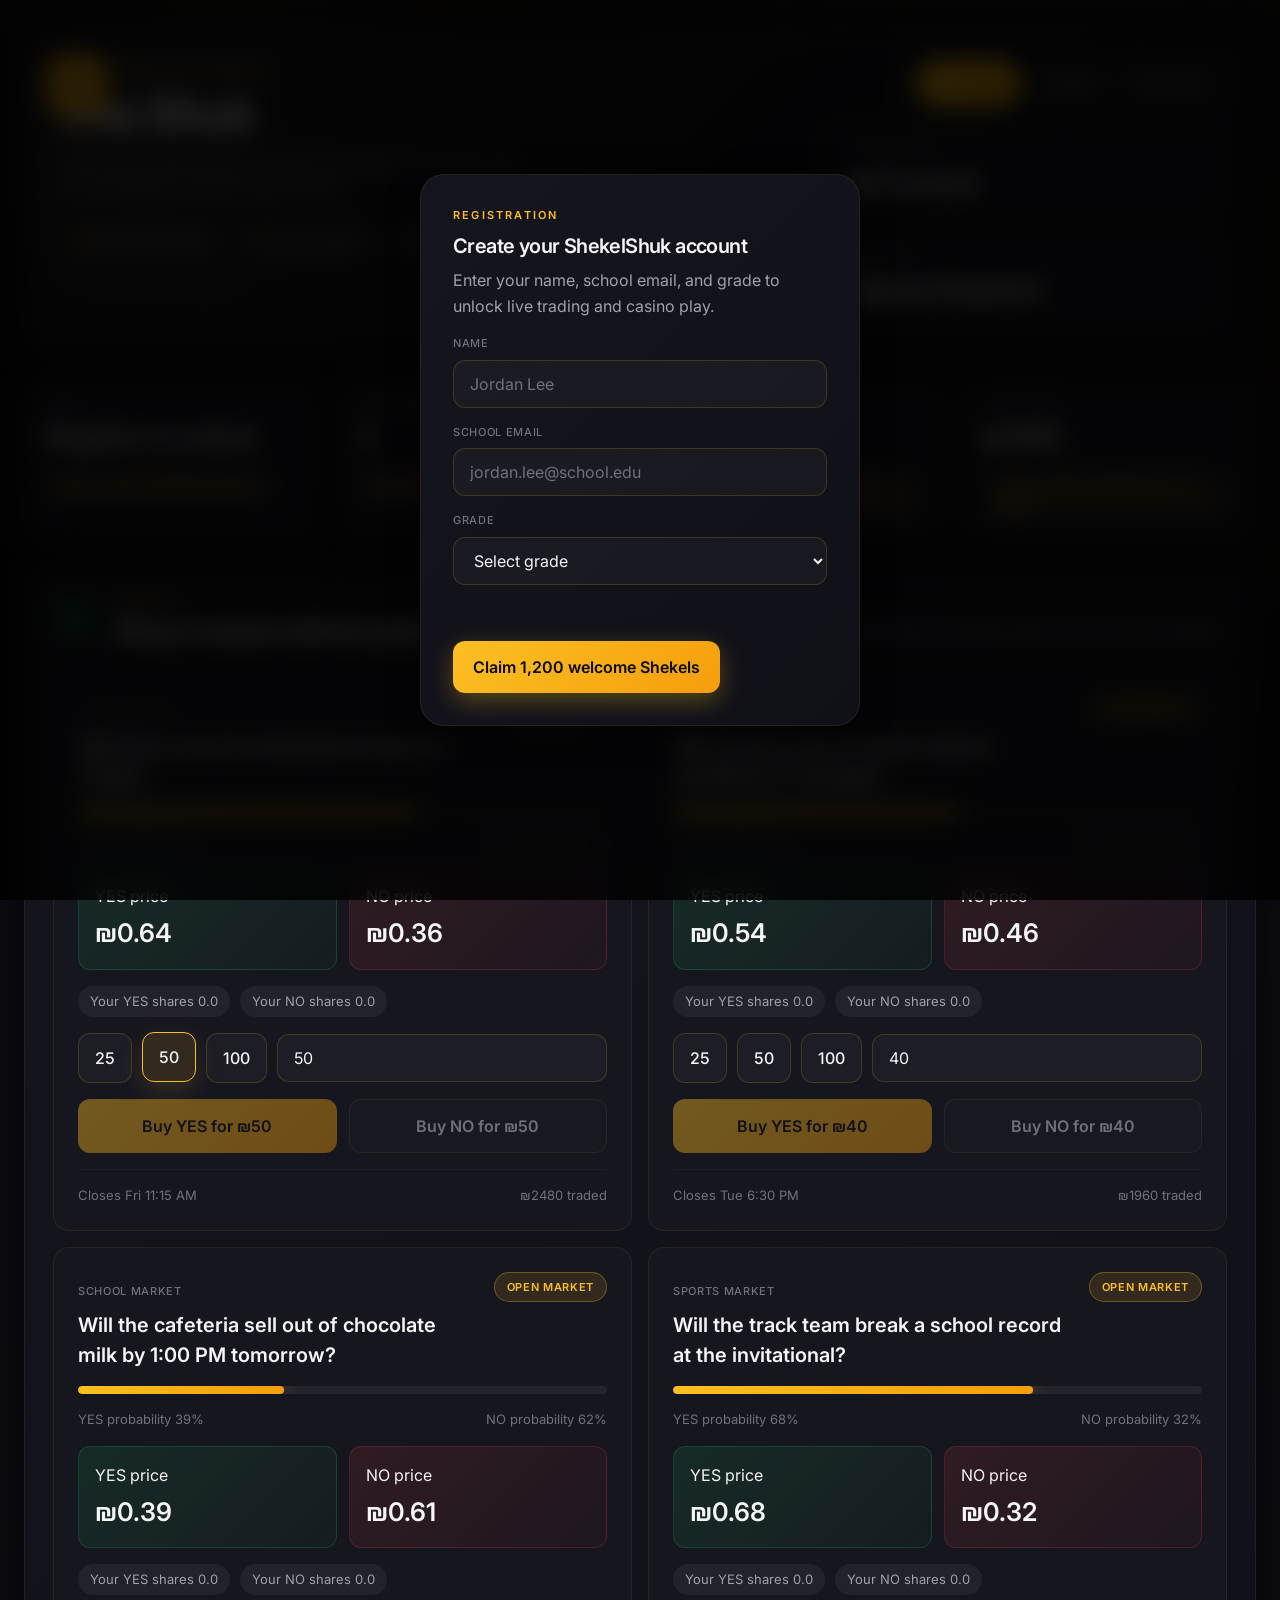
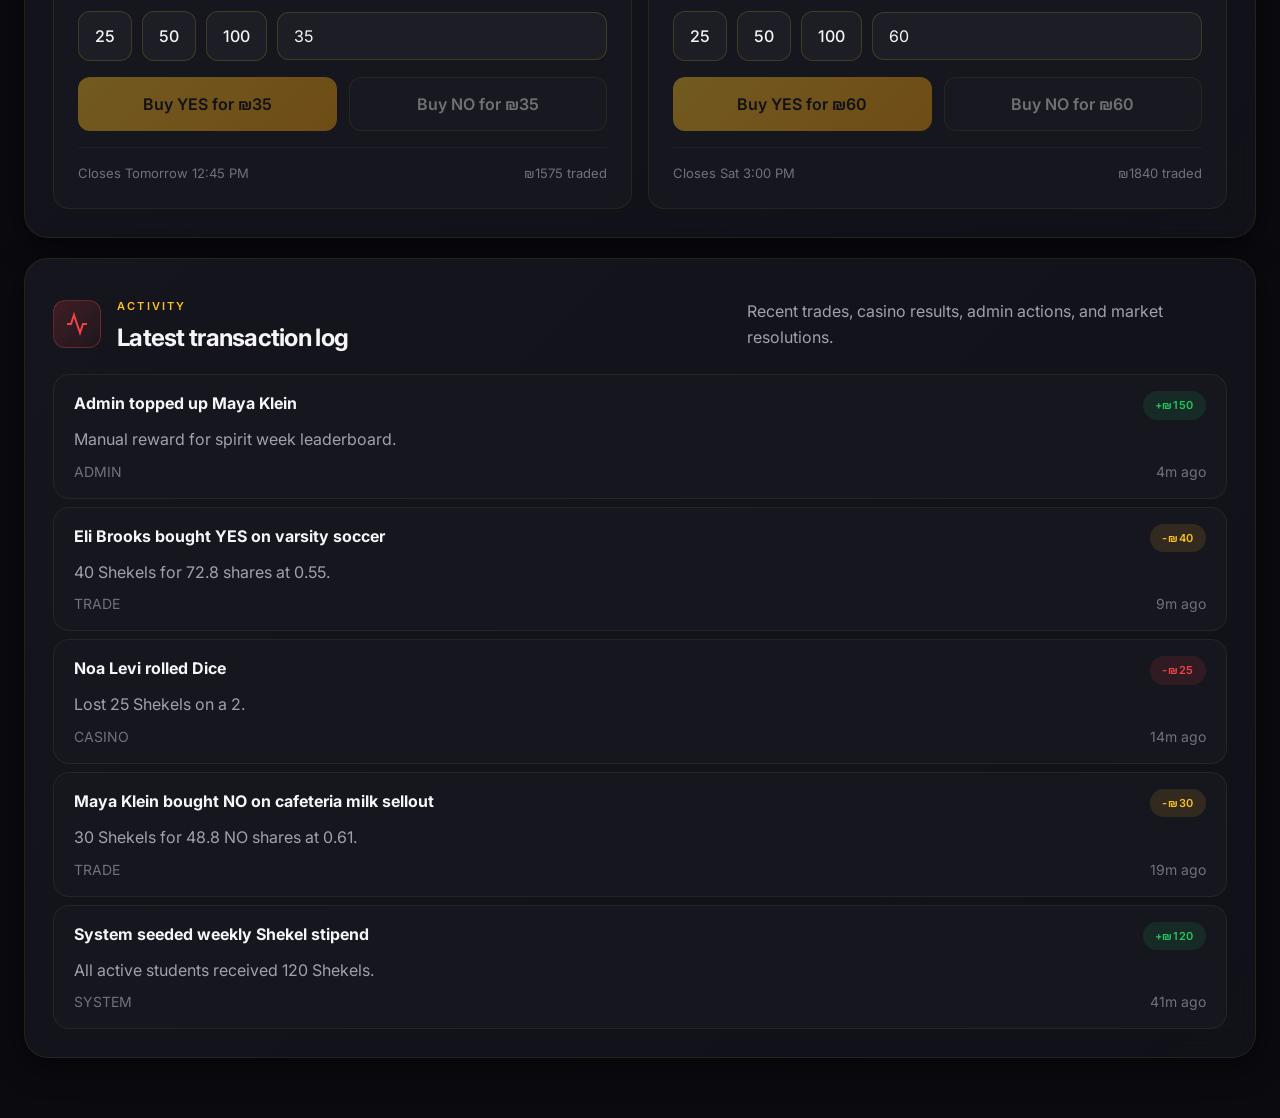
==== commit d154d5a4: "feat: add animated background and feature chips to admin and casino pages" ====
--- a/index.html
+++ b/index.html
@@ -11,18 +11,63 @@
     <link rel="stylesheet" href="styles.css" />
   </head>
   <body data-page="shuk">
+    <!-- Animated Background Elements -->
+    <div class="bg-grid"></div>
+    <div class="bg-particles">
+      <div class="particle particle-1"></div>
+      <div class="particle particle-2"></div>
+      <div class="particle particle-3"></div>
+      <div class="particle particle-4"></div>
+      <div class="particle particle-5"></div>
+      <div class="particle particle-6"></div>
+    </div>
     <div class="ambient ambient-a"></div>
     <div class="ambient ambient-b"></div>
 
     <div id="app" class="app-shell">
       <header class="hero page-hero glass-card">
+        <div class="hero-badge">
+          <svg class="hero-icon" viewBox="0 0 24 24" fill="none" stroke="currentColor" stroke-width="2">
+            <path d="M12 2L2 7l10 5 10-5-10-5zM2 17l10 5 10-5M2 12l10 5 10-5"/>
+          </svg>
+        </div>
         <div class="hero-copy">
-          <p class="eyebrow">Prediction Market</p>
+          <p class="eyebrow">
+            <span class="eyebrow-icon">
+              <svg viewBox="0 0 24 24" fill="none" stroke="currentColor" stroke-width="2">
+                <circle cx="12" cy="12" r="10"/>
+                <path d="M12 6v6l4 2"/>
+              </svg>
+            </span>
+            Live Prediction Market
+          </p>
           <h1>The Shuk</h1>
           <p class="hero-text">
             Trade YES and NO shares on school and sports outcomes with live pricing and a shared Shekel
             wallet.
           </p>
+          <div class="hero-features">
+            <div class="feature-chip">
+              <svg viewBox="0 0 24 24" fill="none" stroke="currentColor" stroke-width="2">
+                <path d="M13 2L3 14h9l-1 8 10-12h-9l1-8z"/>
+              </svg>
+              Real-time Trading
+            </div>
+            <div class="feature-chip">
+              <svg viewBox="0 0 24 24" fill="none" stroke="currentColor" stroke-width="2">
+                <path d="M12 22s8-4 8-10V5l-8-3-8 3v7c0 6 8 10 8 10z"/>
+              </svg>
+              Secure Wallet
+            </div>
+            <div class="feature-chip">
+              <svg viewBox="0 0 24 24" fill="none" stroke="currentColor" stroke-width="2">
+                <path d="M17 21v-2a4 4 0 0 0-4-4H5a4 4 0 0 0-4 4v2"/>
+                <circle cx="9" cy="7" r="4"/>
+                <path d="M23 21v-2a4 4 0 0 0-3-3.87M16 3.13a4 4 0 0 1 0 7.75"/>
+              </svg>
+              Social Trading
+            </div>
+          </div>
         </div>
 
         <div class="hero-actions">
@@ -50,9 +95,17 @@
       <main class="page-stack">
         <section class="panel glass-card">
           <div class="section-heading">
-            <div>
-              <p class="section-kicker">Markets</p>
-              <h2>Binary markets with live pricing</h2>
+            <div class="section-title-group">
+              <div class="section-icon section-icon-markets">
+                <svg viewBox="0 0 24 24" fill="none" stroke="currentColor" stroke-width="2">
+                  <path d="M3 3v18h18"/>
+                  <path d="M18.7 8l-5.1 5.2-2.8-2.7L7 14.3"/>
+                </svg>
+              </div>
+              <div>
+                <p class="section-kicker">Markets</p>
+                <h2>Binary markets with live pricing</h2>
+              </div>
             </div>
             <p class="section-note">Buy YES or NO shares. Winning shares resolve at 1.00 Shekel.</p>
           </div>
@@ -61,9 +114,16 @@
 
         <section class="panel glass-card">
           <div class="section-heading">
-            <div>
-              <p class="section-kicker">Activity</p>
-              <h2>Latest transaction log</h2>
+            <div class="section-title-group">
+              <div class="section-icon section-icon-activity">
+                <svg viewBox="0 0 24 24" fill="none" stroke="currentColor" stroke-width="2">
+                  <path d="M22 12h-4l-3 9L9 3l-3 9H2"/>
+                </svg>
+              </div>
+              <div>
+                <p class="section-kicker">Activity</p>
+                <h2>Latest transaction log</h2>
+              </div>
             </div>
             <p class="section-note">Recent trades, casino results, admin actions, and market resolutions.</p>
           </div>
--- a/styles.css
+++ b/styles.css
@@ -82,6 +82,86 @@
 }
 
 /* ===== Ambient Background Effects ===== */
+.bg-grid {
+  position: fixed;
+  inset: 0;
+  background-image: 
+    linear-gradient(rgba(251, 191, 36, 0.03) 1px, transparent 1px),
+    linear-gradient(90deg, rgba(251, 191, 36, 0.03) 1px, transparent 1px);
+  background-size: 60px 60px;
+  mask-image: radial-gradient(ellipse 80% 50% at 50% 0%, black 20%, transparent 70%);
+  -webkit-mask-image: radial-gradient(ellipse 80% 50% at 50% 0%, black 20%, transparent 70%);
+  pointer-events: none;
+  z-index: 0;
+}
+
+/* Floating Particles */
+.bg-particles {
+  position: fixed;
+  inset: 0;
+  overflow: hidden;
+  pointer-events: none;
+  z-index: 0;
+}
+
+.particle {
+  position: absolute;
+  width: 4px;
+  height: 4px;
+  border-radius: 50%;
+  background: var(--accent);
+  opacity: 0.4;
+  animation: float-particle 20s infinite ease-in-out;
+}
+
+.particle-1 { left: 10%; top: 20%; animation-delay: 0s; animation-duration: 25s; }
+.particle-2 { left: 25%; top: 60%; animation-delay: -5s; animation-duration: 20s; }
+.particle-3 { left: 60%; top: 30%; animation-delay: -10s; animation-duration: 30s; }
+.particle-4 { left: 75%; top: 70%; animation-delay: -3s; animation-duration: 22s; }
+.particle-5 { left: 85%; top: 15%; animation-delay: -8s; animation-duration: 28s; }
+.particle-6 { left: 40%; top: 80%; animation-delay: -12s; animation-duration: 24s; }
+
+@keyframes float-particle {
+  0%, 100% { transform: translate(0, 0) scale(1); opacity: 0.4; }
+  25% { transform: translate(30px, -50px) scale(1.5); opacity: 0.6; }
+  50% { transform: translate(-20px, -100px) scale(1); opacity: 0.3; }
+  75% { transform: translate(40px, -50px) scale(1.2); opacity: 0.5; }
+}
+
+/* Floating Casino Coins */
+.floating-coins {
+  position: fixed;
+  inset: 0;
+  overflow: hidden;
+  pointer-events: none;
+  z-index: 0;
+}
+
+.floating-coin {
+  position: absolute;
+  width: 32px;
+  height: 32px;
+  border-radius: 50%;
+  background: linear-gradient(135deg, var(--accent), var(--accent-strong));
+  color: var(--bg);
+  display: grid;
+  place-items: center;
+  font-weight: 700;
+  font-size: 14px;
+  box-shadow: 0 4px 20px rgba(251, 191, 36, 0.3);
+  animation: float-coin 15s infinite ease-in-out;
+  opacity: 0.6;
+}
+
+.coin-1 { right: 8%; top: 30%; animation-delay: 0s; }
+.coin-2 { right: 15%; top: 60%; animation-delay: -5s; animation-duration: 18s; }
+.coin-3 { right: 5%; top: 75%; animation-delay: -10s; animation-duration: 20s; }
+
+@keyframes float-coin {
+  0%, 100% { transform: translateY(0) rotate(0deg); }
+  50% { transform: translateY(-30px) rotate(180deg); }
+}
+
 .ambient {
   position: fixed;
   width: 600px;
@@ -133,11 +213,60 @@
   gap: 32px;
   padding: 32px;
   align-items: start;
+  position: relative;
+  overflow: hidden;
+}
+
+.hero::before {
+  content: "";
+  position: absolute;
+  top: -50%;
+  left: -20%;
+  width: 60%;
+  height: 200%;
+  background: radial-gradient(ellipse, rgba(251, 191, 36, 0.06), transparent 50%);
+  pointer-events: none;
 }
 
 .page-hero {
   grid-template-columns: minmax(0, 1.3fr) minmax(340px, 0.7fr);
   padding: 28px 32px;
+}
+
+/* Hero Badge Icon */
+.hero-badge {
+  position: absolute;
+  top: 24px;
+  left: 24px;
+  width: 56px;
+  height: 56px;
+  border-radius: var(--radius-md);
+  background: linear-gradient(135deg, var(--accent), var(--accent-strong));
+  display: grid;
+  place-items: center;
+  box-shadow: 0 8px 32px rgba(251, 191, 36, 0.3);
+  animation: badge-pulse 3s infinite ease-in-out;
+}
+
+.casino-badge {
+  background: linear-gradient(135deg, #22c55e, #16a34a);
+  box-shadow: 0 8px 32px rgba(34, 197, 94, 0.3);
+}
+
+.admin-badge {
+  background: linear-gradient(135deg, #8b5cf6, #7c3aed);
+  box-shadow: 0 8px 32px rgba(139, 92, 246, 0.3);
+}
+
+.hero-badge .hero-icon {
+  width: 28px;
+  height: 28px;
+  color: var(--bg);
+}
+
+@keyframes badge-pulse {
+  0%, 100% { transform: scale(1); }
+  50% { transform: scale(1.05); }
 }
 
 .eyebrow,
@@ -148,6 +277,55 @@
   font-size: 11px;
   font-weight: 600;
   color: var(--accent);
+  display: flex;
+  align-items: center;
+  gap: 8px;
+}
+
+.eyebrow-icon {
+  display: inline-flex;
+  width: 16px;
+  height: 16px;
+}
+
+.eyebrow-icon svg {
+  width: 100%;
+  height: 100%;
+}
+
+/* Hero Features */
+.hero-features {
+  display: flex;
+  gap: 12px;
+  flex-wrap: wrap;
+  margin-top: 20px;
+}
+
+.feature-chip {
+  display: inline-flex;
+  align-items: center;
+  gap: 8px;
+  padding: 10px 16px;
+  border-radius: 999px;
+  background: rgba(255, 255, 255, 0.04);
+  border: 1px solid var(--line);
+  color: var(--text-secondary);
+  font-size: 13px;
+  font-weight: 500;
+  transition: all 200ms ease;
+}
+
+.feature-chip:hover {
+  border-color: var(--accent);
+  color: var(--accent);
+  background: var(--accent-soft);
+  transform: translateY(-2px);
+}
+
+.feature-chip svg {
+  width: 16px;
+  height: 16px;
+  stroke: var(--accent);
 }
 
 .hero h1,
@@ -330,6 +508,50 @@
   margin-bottom: 24px;
 }
 
+.section-title-group {
+  display: flex;
+  align-items: center;
+  gap: 16px;
+}
+
+.section-icon {
+  width: 48px;
+  height: 48px;
+  border-radius: var(--radius-sm);
+  display: grid;
+  place-items: center;
+  flex-shrink: 0;
+}
+
+.section-icon svg {
+  width: 24px;
+  height: 24px;
+}
+
+.section-icon-markets {
+  background: linear-gradient(135deg, rgba(34, 197, 94, 0.2), rgba(34, 197, 94, 0.05));
+  border: 1px solid rgba(34, 197, 94, 0.3);
+  color: #22c55e;
+}
+
+.section-icon-activity {
+  background: linear-gradient(135deg, rgba(239, 68, 68, 0.2), rgba(239, 68, 68, 0.05));
+  border: 1px solid rgba(239, 68, 68, 0.3);
+  color: #ef4444;
+}
+
+.section-icon-games {
+  background: linear-gradient(135deg, rgba(251, 191, 36, 0.2), rgba(251, 191, 36, 0.05));
+  border: 1px solid rgba(251, 191, 36, 0.3);
+  color: var(--accent);
+}
+
+.section-icon-admin {
+  background: linear-gradient(135deg, rgba(139, 92, 246, 0.2), rgba(139, 92, 246, 0.05));
+  border: 1px solid rgba(139, 92, 246, 0.3);
+  color: #8b5cf6;
+}
+
 .section-heading h2 {
   font-size: 1.5rem;
 }
@@ -349,9 +571,42 @@
 .casino-card:hover,
 .admin-card:hover,
 .resolution-card:hover {
-  transform: translateY(-2px);
-  border-color: var(--line-strong);
-  box-shadow: var(--shadow-lg), var(--shadow-glow);
+  transform: translateY(-4px);
+  border-color: var(--accent);
+  box-shadow: 
+    var(--shadow-lg), 
+    0 0 40px rgba(251, 191, 36, 0.15),
+    inset 0 1px 0 rgba(251, 191, 36, 0.1);
+}
+
+/* Animated border gradient on hover */
+.market-card,
+.casino-card {
+  position: relative;
+  background: var(--bg-card);
+}
+
+.market-card::before,
+.casino-card::before {
+  content: "";
+  position: absolute;
+  inset: 0;
+  border-radius: inherit;
+  padding: 1px;
+  background: linear-gradient(135deg, transparent, transparent);
+  -webkit-mask: linear-gradient(#fff 0 0) content-box, linear-gradient(#fff 0 0);
+  mask: linear-gradient(#fff 0 0) content-box, linear-gradient(#fff 0 0);
+  -webkit-mask-composite: xor;
+  mask-composite: exclude;
+  pointer-events: none;
+  opacity: 0;
+  transition: opacity 300ms ease;
+}
+
+.market-card:hover::before,
+.casino-card:hover::before {
+  background: linear-gradient(135deg, var(--accent), transparent, var(--accent-strong));
+  opacity: 1;
 }
 
 .market-head,
@@ -649,6 +904,37 @@
     var(--bg-card) 0%,
     rgba(22, 22, 31, 0.8) 100%
   );
+}
+
+/* Decorative game icons in background */
+.casino-card::after {
+  content: "";
+  position: absolute;
+  right: -20px;
+  bottom: -20px;
+  width: 140px;
+  height: 140px;
+  background-repeat: no-repeat;
+  background-position: center;
+  opacity: 0.04;
+  pointer-events: none;
+  transition: opacity 200ms ease;
+}
+
+.casino-card:hover::after {
+  opacity: 0.08;
+}
+
+.dice-card::after {
+  background-image: url("data:image/svg+xml,%3Csvg viewBox='0 0 24 24' fill='none' stroke='%23fbbf24' stroke-width='1' xmlns='http://www.w3.org/2000/svg'%3E%3Crect x='3' y='3' width='18' height='18' rx='2'/%3E%3Ccircle cx='8' cy='8' r='1.5' fill='%23fbbf24'/%3E%3Ccircle cx='16' cy='8' r='1.5' fill='%23fbbf24'/%3E%3Ccircle cx='8' cy='16' r='1.5' fill='%23fbbf24'/%3E%3Ccircle cx='16' cy='16' r='1.5' fill='%23fbbf24'/%3E%3Ccircle cx='12' cy='12' r='1.5' fill='%23fbbf24'/%3E%3C/svg%3E");
+}
+
+.plinko-card::after {
+  background-image: url("data:image/svg+xml,%3Csvg viewBox='0 0 24 24' fill='none' stroke='%23fbbf24' stroke-width='1' xmlns='http://www.w3.org/2000/svg'%3E%3Ccircle cx='12' cy='4' r='2'/%3E%3Ccircle cx='6' cy='10' r='1.5'/%3E%3Ccircle cx='12' cy='10' r='1.5'/%3E%3Ccircle cx='18' cy='10' r='1.5'/%3E%3Ccircle cx='4' cy='16' r='1.5'/%3E%3Ccircle cx='10' cy='16' r='1.5'/%3E%3Ccircle cx='16' cy='16' r='1.5'/%3E%3Ccircle cx='22' cy='16' r='1.5'/%3E%3Cpath d='M12 6v2M8 12l4 4M16 12l-4 4'/%3E%3C/svg%3E");
+}
+
+.blackjack-card::after {
+  background-image: url("data:image/svg+xml,%3Csvg viewBox='0 0 24 24' fill='none' stroke='%23fbbf24' stroke-width='1' xmlns='http://www.w3.org/2000/svg'%3E%3Crect x='2' y='4' width='8' height='12' rx='1'/%3E%3Crect x='14' y='4' width='8' height='12' rx='1' transform='rotate(10 18 10)'/%3E%3Ctext x='6' y='12' font-size='6' fill='%23fbbf24' text-anchor='middle'%3EA%3C/text%3E%3C/svg%3E");
 }
 
 .casino-card::before {
@@ -1215,6 +1501,19 @@
 
   .page-hero {
     grid-template-columns: 1fr;
+    padding-top: 90px;
+  }
+
+  .hero-badge {
+    top: 20px;
+    left: 20px;
+    width: 48px;
+    height: 48px;
+  }
+
+  .hero-badge .hero-icon {
+    width: 24px;
+    height: 24px;
   }
 
   .hero-actions {
@@ -1228,6 +1527,12 @@
   .section-heading {
     align-items: start;
     flex-direction: column;
+  }
+  
+  .section-title-group {
+    flex-direction: column;
+    align-items: flex-start;
+    gap: 12px;
   }
 }
 
